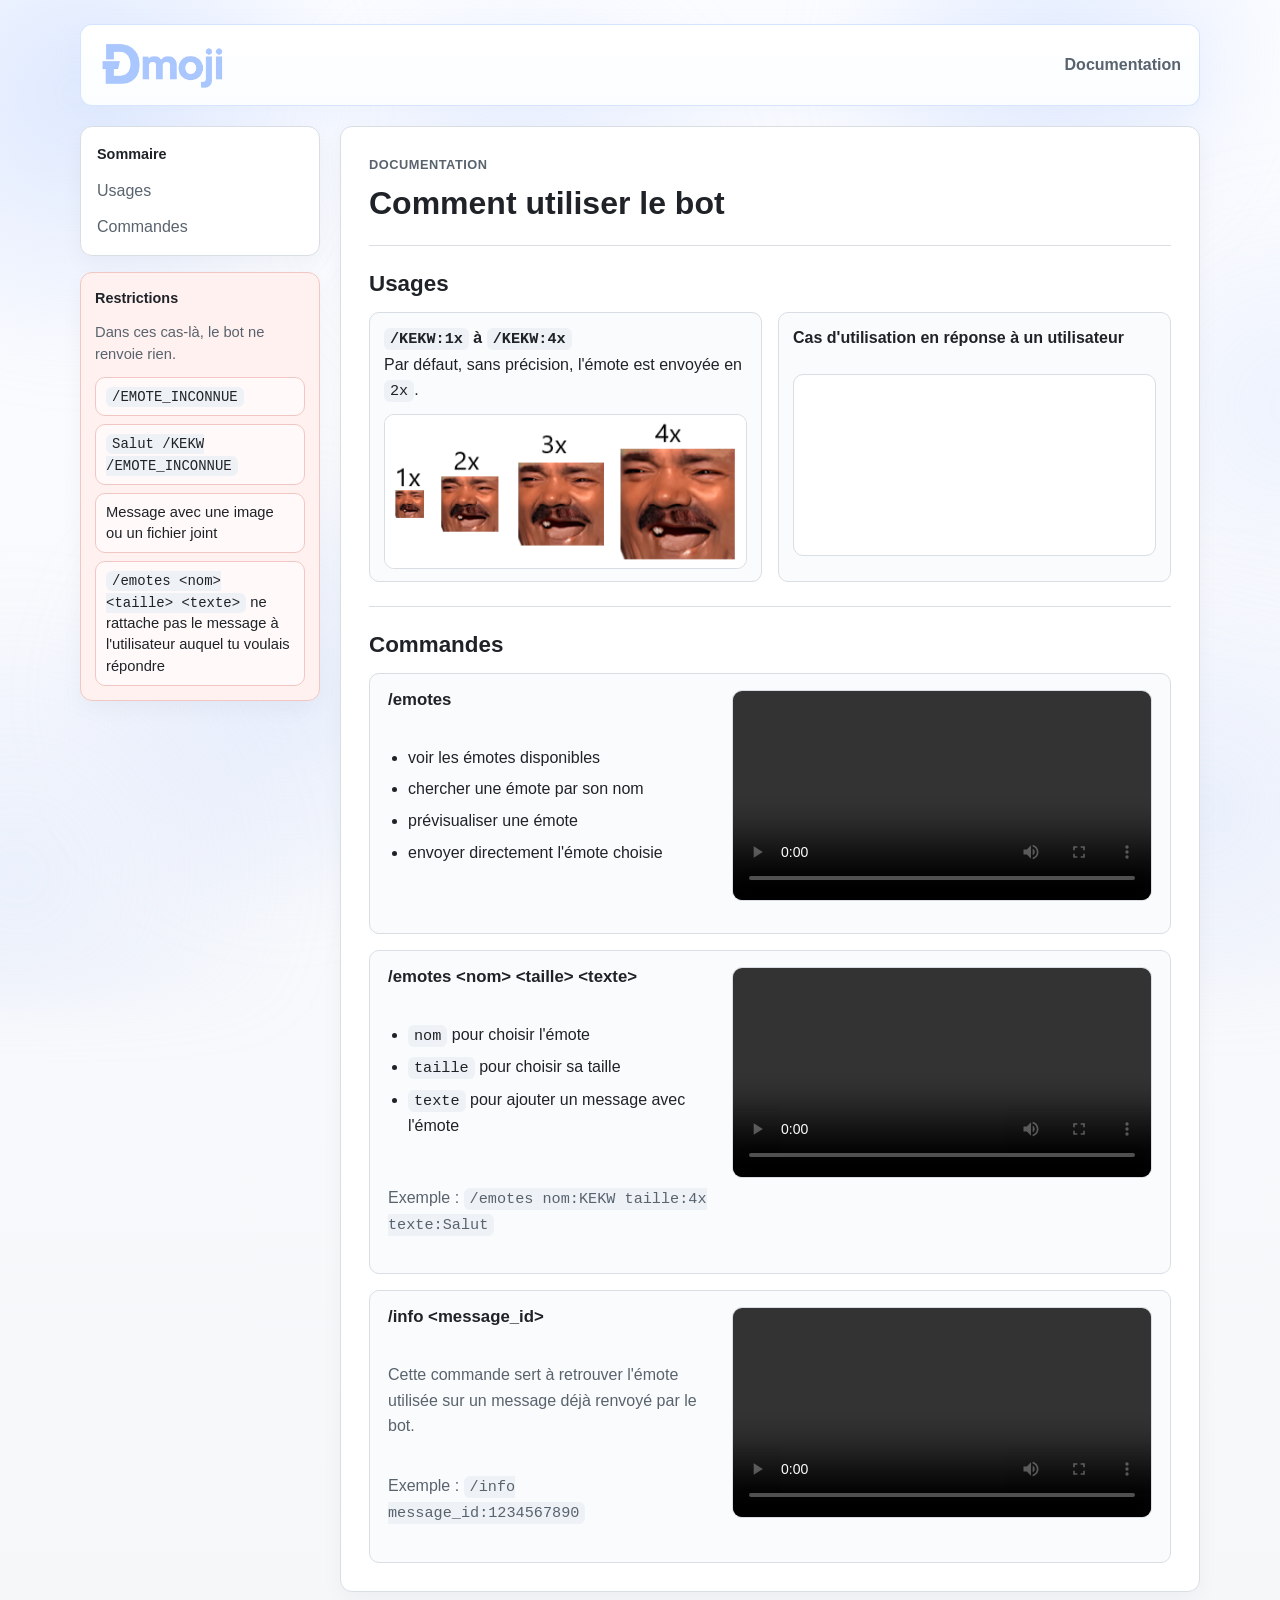
==== index.html @ ee697617 "Docs: move restrictions into sticky sidebar" ====
<!DOCTYPE html>
<html lang="fr">
  <head>
    <meta charset="UTF-8" />
    <meta name="viewport" content="width=device-width, initial-scale=1.0" />
    <meta
      name="description"
      content="Documentation simple pour comprendre comment utiliser &#208;moji."
    />
    <title>&#208;moji | Documentation</title>
    <link rel="icon" type="image/png" href="./assets/logo_small.png" />
    <link rel="stylesheet" href="./styles.css" />
  </head>
  <body>
    <div class="page-shell">
      <header class="site-header" id="top">
        <div class="site-header-row">
          <a class="brand" href="#top" aria-label="Retour en haut">
            <img class="brand-logo" src="./assets/logo.png" alt="Logo du bot" />
          </a>
          <nav class="topbar-links" aria-label="Navigation principale">
            <a href="#documentation">Documentation</a>
          </nav>
        </div>
      </header>

      <main class="layout">
        <aside class="toc" aria-label="Sommaire">
          <div class="toc-stack">
            <div class="toc-box">
              <p class="toc-title">Sommaire</p>
              <a href="#ecrire">Usages</a>
              <a href="#commandes">Commandes</a>
            </div>

            <div class="toc-box toc-box-danger" aria-labelledby="limits-title">
              <p class="toc-title" id="limits-title">Restrictions</p>
              <p class="toc-box-note">Dans ces cas-l&#224;, le bot ne renvoie rien.</p>
              <div class="toc-danger-list">
                <div class="toc-danger-item">
                  <code>/EMOTE_INCONNUE</code>
                </div>
                <div class="toc-danger-item">
                  <code>Salut /KEKW /EMOTE_INCONNUE</code>
                </div>
                <div class="toc-danger-item">
                  <span>Message avec une image ou un fichier joint</span>
                </div>
                <div class="toc-danger-item">
                  <span><code>/emotes &lt;nom&gt; &lt;taille&gt; &lt;texte&gt;</code> ne rattache pas le message &#224; l'utilisateur auquel tu voulais r&#233;pondre</span>
                </div>
              </div>
            </div>
          </div>
        </aside>

        <div class="content-column">
          <article class="doc-panel" id="documentation" aria-labelledby="documentation-title">
            <header class="doc-header">
              <p class="eyebrow">Documentation</p>
              <h1 id="documentation-title">Comment utiliser le bot</h1>
            </header>

            <section class="doc-section" id="ecrire" aria-labelledby="ecrire-title">
              <h2 id="ecrire-title">Usages</h2>
              <div class="example-list example-list-split">
                <div class="example-item">
                  <div class="example-body">
                    <strong><code>/KEKW:1x</code> &#224; <code>/KEKW:4x</code></strong>
                    <div>Par d&#233;faut, sans pr&#233;cision, l'&#233;mote est envoy&#233;e en <code>2x</code>.</div>
                  </div>
                  <img
                    class="example-media example-media-large"
                    src="./assets/exemple_1x_a_4x.png"
                    alt="Exemple des tailles KEKW de 1x a 4x"
                  />
                </div>
                <div class="example-item">
                  <div class="example-body">
                    <strong>Cas d'utilisation en r&#233;ponse &#224; un utilisateur</strong>
                  </div>
                  <video
                    class="example-media example-media-large"
                    autoplay
                    loop
                    muted
                    preload="metadata"
                    playsinline
                    title="Exemple Clap"
                  >
                    <source src="./assets/reply.mp4" type="video/mp4" />
                  </video>
                </div>
              </div>
            </section>

            <section class="doc-section" id="commandes" aria-labelledby="commandes-title">
              <h2 id="commandes-title">Commandes</h2>

              <div class="commands-grid">
                <article class="command-block">
                  <div class="command-head">
                    <h3>/emotes</h3>
                  </div>
                  <ul>
                    <li>voir les &#233;motes disponibles</li>
                    <li>chercher une &#233;mote par son nom</li>
                    <li>pr&#233;visualiser une &#233;mote</li>
                    <li>envoyer directement l'&#233;mote choisie</li>
                  </ul>
                  <video class="command-video" controls preload="metadata" playsinline>
                    <source src="./videos/emotes.mp4" type="video/mp4" />
                  </video>
                </article>

                <article class="command-block">
                  <div class="command-head">
                    <h3>/emotes &lt;nom&gt; &lt;taille&gt; &lt;texte&gt;</h3>
                  </div>
                  <ul>
                    <li><code>nom</code> pour choisir l'&#233;mote</li>
                    <li><code>taille</code> pour choisir sa taille</li>
                    <li><code>texte</code> pour ajouter un message avec l'&#233;mote</li>
                  </ul>
                  <p>
                    Exemple :
                    <code>/emotes nom:KEKW taille:4x texte:Salut</code>
                  </p>
                  <video class="command-video" controls preload="metadata" playsinline>
                    <source src="./videos/emotes_parameters.mp4" type="video/mp4" />
                  </video>
                </article>

                <article class="command-block">
                  <div class="command-head">
                    <h3>/info &lt;message_id&gt;</h3>
                  </div>
                  <p>
                    Cette commande sert &#224; retrouver l'&#233;mote utilis&#233;e
                    sur un message d&#233;j&#224; renvoy&#233; par le bot.
                  </p>
                  <p>Exemple : <code>/info message_id:1234567890</code></p>
                  <video class="command-video" controls preload="metadata" playsinline>
                    <source src="./videos/info.mp4" type="video/mp4" />
                  </video>
                </article>
              </div>
            </section>
          </article>
        </div>
      </main>
    </div>
  </body>
</html>
---- styles.css ----
:root {
  --bg: #f6f7f9;
  --surface: #ffffff;
  --surface-soft: #fafbfc;
  --surface-muted: #eef2f6;
  --accent-soft: #b7cffecf;
  --text: #1f2328;
  --muted: #59636e;
  --line: #d8dee4;
  --line-strong: #c7d0d9;
  --primary: #0969da;
  --primary-dark: #0550ae;
  --danger-bg: #fff1f0;
  --danger-line: #f2c6c2;
  --radius: 12px;
  --font: Arial, Helvetica, sans-serif;
  --max-width: 1120px;
  --shadow-soft: 0 10px 28px rgba(183, 207, 254, 0.12);
  --shadow-panel: 0 8px 22px rgba(15, 23, 42, 0.04);
}

* {
  box-sizing: border-box;
}

html {
  scroll-behavior: smooth;
}

body {
  position: relative;
  margin: 0;
  background: linear-gradient(180deg, #fbfcff 0%, var(--bg) 100%);
  color: var(--text);
  font-family: var(--font);
  line-height: 1.6;
  overflow-x: hidden;
}

body::before,
body::after {
  content: "";
  position: fixed;
  inset: -12% -8%;
  pointer-events: none;
  z-index: 0;
  filter: blur(28px);
}

body::before {
  background:
    radial-gradient(circle at 12% 18%, rgba(183, 207, 254, 0.42) 0%, transparent 18%),
    radial-gradient(circle at 78% 14%, rgba(183, 207, 254, 0.34) 0%, transparent 16%),
    radial-gradient(circle at 26% 72%, rgba(183, 207, 254, 0.28) 0%, transparent 18%),
    radial-gradient(circle at 88% 82%, rgba(183, 207, 254, 0.24) 0%, transparent 16%);
  animation: float-wave-one 22s ease-in-out infinite alternate;
}

body::after {
  background:
    radial-gradient(circle at 42% 26%, rgba(183, 207, 254, 0.24) 0%, transparent 20%),
    radial-gradient(circle at 62% 60%, rgba(183, 207, 254, 0.22) 0%, transparent 22%),
    radial-gradient(circle at 8% 88%, rgba(183, 207, 254, 0.22) 0%, transparent 18%),
    radial-gradient(circle at 94% 46%, rgba(183, 207, 254, 0.18) 0%, transparent 16%);
  animation: float-wave-two 30s ease-in-out infinite alternate;
}

a {
  color: var(--primary-dark);
}

p {
  margin: 0;
}

h1,
h2,
h3 {
  margin: 0;
  line-height: 1.25;
}

h1 {
  font-size: 2rem;
}

h2 {
  font-size: 1.4rem;
}

h3 {
  font-size: 1.05rem;
}

ul {
  margin: 12px 0;
  padding-left: 20px;
}

li + li {
  margin-top: 6px;
}

code {
  padding: 2px 6px;
  border-radius: 6px;
  background: var(--surface-muted);
  font-family: Consolas, "Courier New", monospace;
  font-size: 0.95em;
}

.page-shell {
  position: relative;
  z-index: 1;
  width: min(calc(100% - 32px), var(--max-width));
  margin: 0 auto;
  padding: 24px 0 40px;
}

.site-header {
  margin-bottom: 20px;
}

.site-header-row {
  display: flex;
  align-items: center;
  justify-content: space-between;
  gap: 16px;
  padding: 14px 18px;
  background: linear-gradient(180deg, #ffffff, #fbfdff);
  border: 1px solid rgba(183, 207, 254, 0.55);
  border-radius: var(--radius);
  box-shadow: var(--shadow-soft);
  animation: fade-up 360ms ease-out both;
}

.brand {
  display: inline-flex;
  align-items: center;
  color: var(--text);
  text-decoration: none;
}

.brand-logo {
  width: 130px;
  height: auto;
  object-fit: contain;
  flex: 0 0 auto;
}

.topbar-links {
  display: flex;
  flex-wrap: wrap;
  gap: 16px;
}

.topbar-links a {
  color: var(--muted);
  text-decoration: none;
  font-weight: 700;
  transition: color 160ms ease;
}

.topbar-links a:hover,
.topbar-links a:focus-visible {
  color: var(--primary-dark);
  text-decoration: underline;
}

.layout {
  display: grid;
  grid-template-columns: 240px minmax(0, 1fr);
  gap: 20px;
  align-items: start;
}

.toc {
  position: sticky;
  top: 24px;
}

.toc-stack {
  display: grid;
  gap: 16px;
}

.toc-box,
.doc-panel {
  background: var(--surface);
  border: 1px solid var(--line);
  border-radius: var(--radius);
  box-shadow: var(--shadow-panel);
  animation: fade-up 420ms ease-out both;
}

.toc-box {
  padding: 16px;
}

.toc-title {
  margin: 0 0 12px;
  font-size: 0.9rem;
  font-weight: 700;
  color: var(--text);
}

.toc-box a {
  display: block;
  margin-bottom: 10px;
  color: var(--muted);
  text-decoration: none;
}

.toc-box a:last-child {
  margin-bottom: 0;
}

.toc-box a:hover,
.toc-box a:focus-visible {
  color: var(--primary-dark);
  text-decoration: underline;
}

.toc-box-note {
  margin: 0 0 12px;
  color: var(--muted);
  font-size: 0.92rem;
  line-height: 1.45;
}

.toc-box-danger {
  background: var(--danger-bg);
  border-color: var(--danger-line);
  padding: 14px;
}

.toc-danger-list {
  display: grid;
  gap: 8px;
}

.toc-danger-item {
  padding: 8px 10px;
  background: rgba(255, 255, 255, 0.65);
  border: 1px solid var(--danger-line);
  border-radius: 10px;
  color: var(--text);
  font-size: 0.92rem;
  line-height: 1.45;
}

.content-column {
  display: grid;
  gap: 20px;
}

.doc-panel {
  padding: 28px;
}

.doc-panel:nth-of-type(2) {
  animation-delay: 80ms;
}

.doc-header {
  padding-bottom: 22px;
  border-bottom: 1px solid var(--line);
}

.doc-header-small {
  padding-bottom: 18px;
}

.eyebrow {
  margin: 0 0 8px;
  color: var(--muted);
  font-size: 0.8rem;
  font-weight: 700;
  letter-spacing: 0.04em;
  text-transform: uppercase;
}

.doc-section {
  padding-top: 24px;
}

.doc-section + .doc-section {
  margin-top: 24px;
  border-top: 1px solid var(--line);
}

.doc-section > * + * {
  margin-top: 14px;
}

.doc-section > p,
.command-block p {
  color: var(--muted);
}

.example-list {
  display: grid;
  gap: 16px;
  margin-top: 14px;
}

.example-list-split {
  grid-template-columns: repeat(2, minmax(0, 1fr));
  align-items: stretch;
}

.example-list-split .example-item {
  height: 100%;
}

.commands-grid {
  display: grid;
  gap: 16px;
  margin-top: 14px;
}

.example-item,
.command-block {
  padding: 16px 18px;
  background: var(--surface-soft);
  border: 1px solid var(--line);
  border-radius: 10px;
}

.example-item {
  display: grid;
  gap: 10px;
  align-items: start;
  padding: 12px 14px;
}

.example-item-danger {
  background: var(--danger-bg);
  border-color: var(--danger-line);
}

.example-body {
  color: var(--text);
}

.example-media {
  display: block;
  width: min(100%, 150px);
  border-radius: 10px;
  border: 1px solid var(--line);
  background: var(--surface);
  justify-self: start;
}

.example-media-large {
  width: min(100%, 390px);
}

.command-head {
  display: block;
}

.command-block > * + * {
  margin-top: 14px;
}

.command-video {
  display: block;
  width: 100%;
  max-width: 420px;
  border-radius: 10px;
  border: 1px solid var(--line);
  background: var(--surface);
}

.commands-grid .command-block {
  width: 100%;
}

@media (min-width: 901px) {
  .command-block {
    display: grid;
    grid-template-columns: minmax(0, 1fr) minmax(300px, 420px);
    gap: 20px;
    align-items: start;
  }

  .command-head,
  .command-block ul,
  .command-block p {
    grid-column: 1;
  }

  .command-video {
    grid-column: 2;
    grid-row: 1 / span 4;
    align-self: start;
    justify-self: end;
    margin-top: 0;
  }

}

@keyframes fade-up {
  from {
    opacity: 0;
    transform: translateY(8px);
  }

  to {
    opacity: 1;
    transform: translateY(0);
  }
}

@keyframes float-wave-one {
  from {
    transform: translate3d(0, 0, 0) scale(1);
  }

  to {
    transform: translate3d(3vw, -2vh, 0) scale(1.08);
  }
}

@keyframes float-wave-two {
  from {
    transform: translate3d(0, 0, 0) scale(1);
  }

  to {
    transform: translate3d(-4vw, 3vh, 0) scale(1.06);
  }
}

@media (max-width: 900px) {
  .layout {
    grid-template-columns: 1fr;
  }

  .toc {
    position: static;
  }

  .example-list-split {
    grid-template-columns: 1fr;
  }

}

@media (max-width: 640px) {
  .page-shell {
    width: min(calc(100% - 20px), var(--max-width));
  }

  .site-header-row {
    flex-direction: column;
    align-items: flex-start;
  }

  .brand-logo {
    width: 110px;
  }

  .doc-panel {
    padding: 20px;
  }

  .command-video {
    max-width: 100%;
  }
}
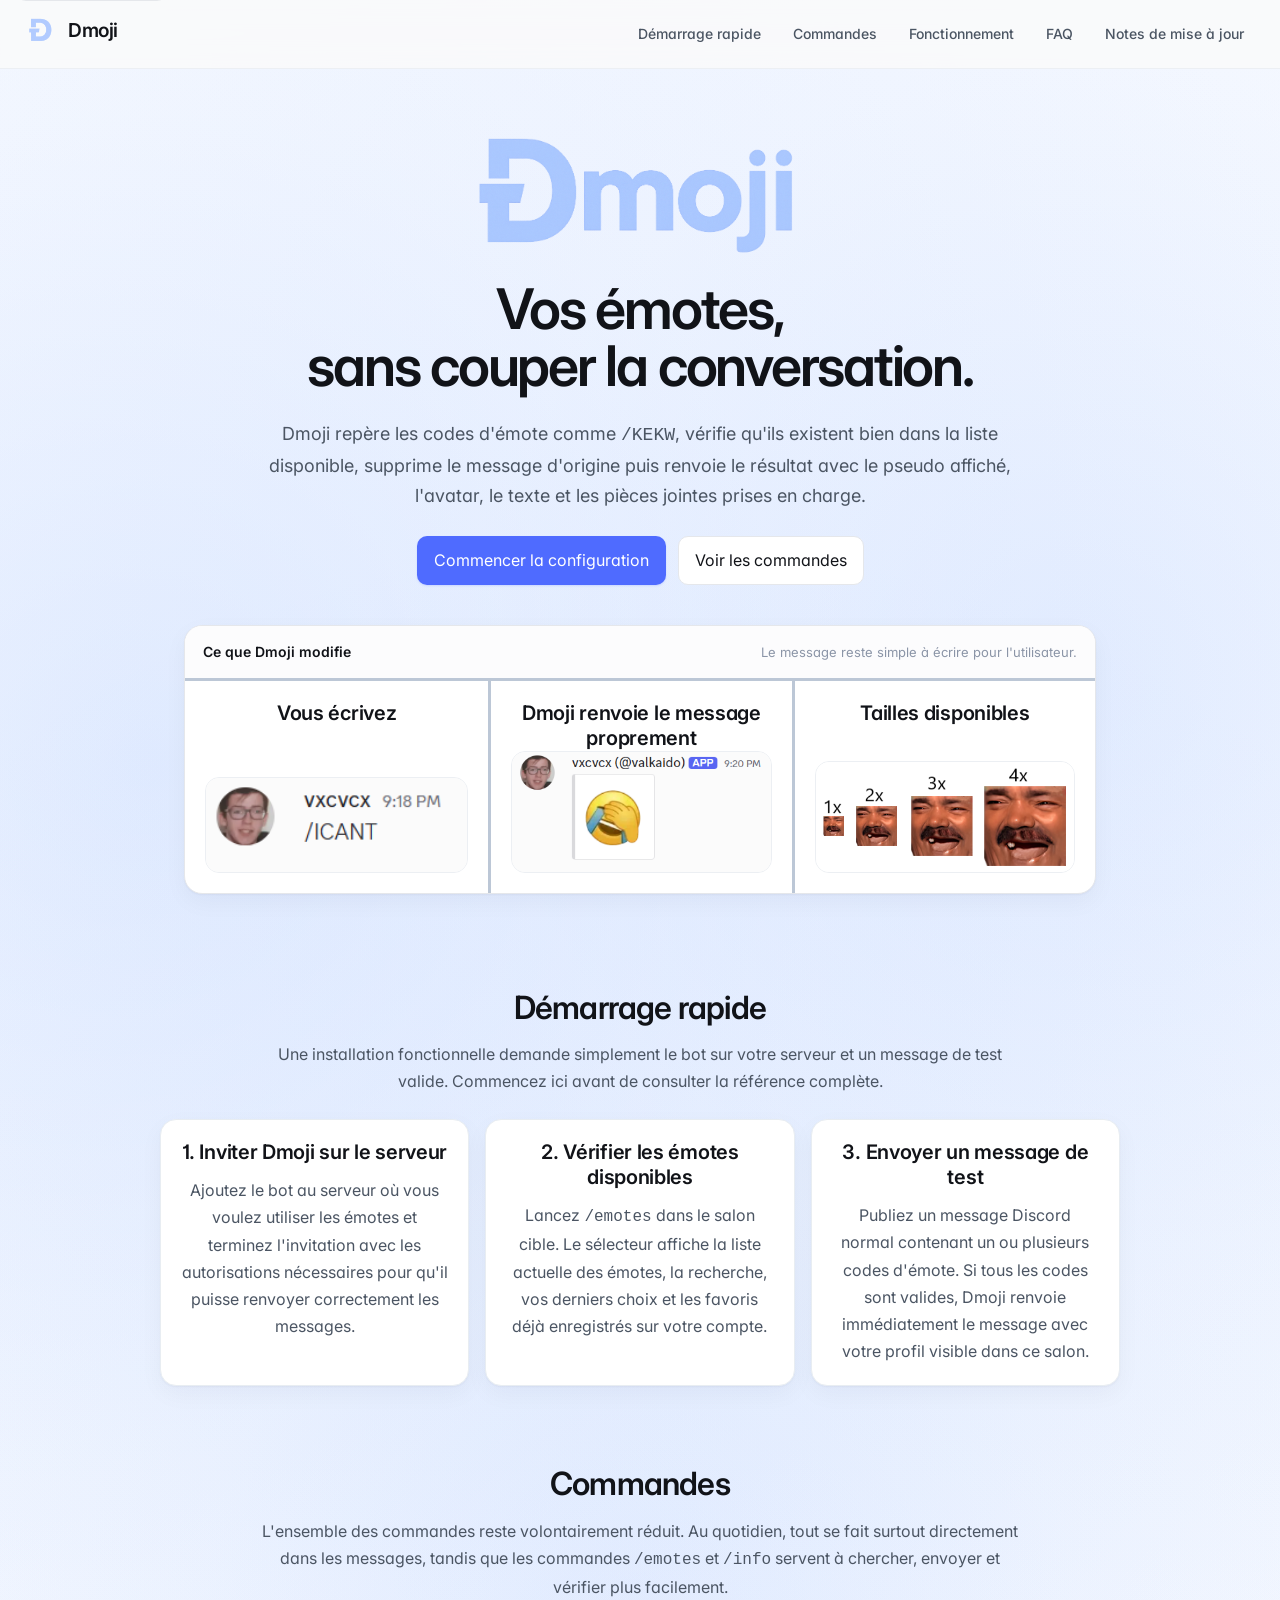
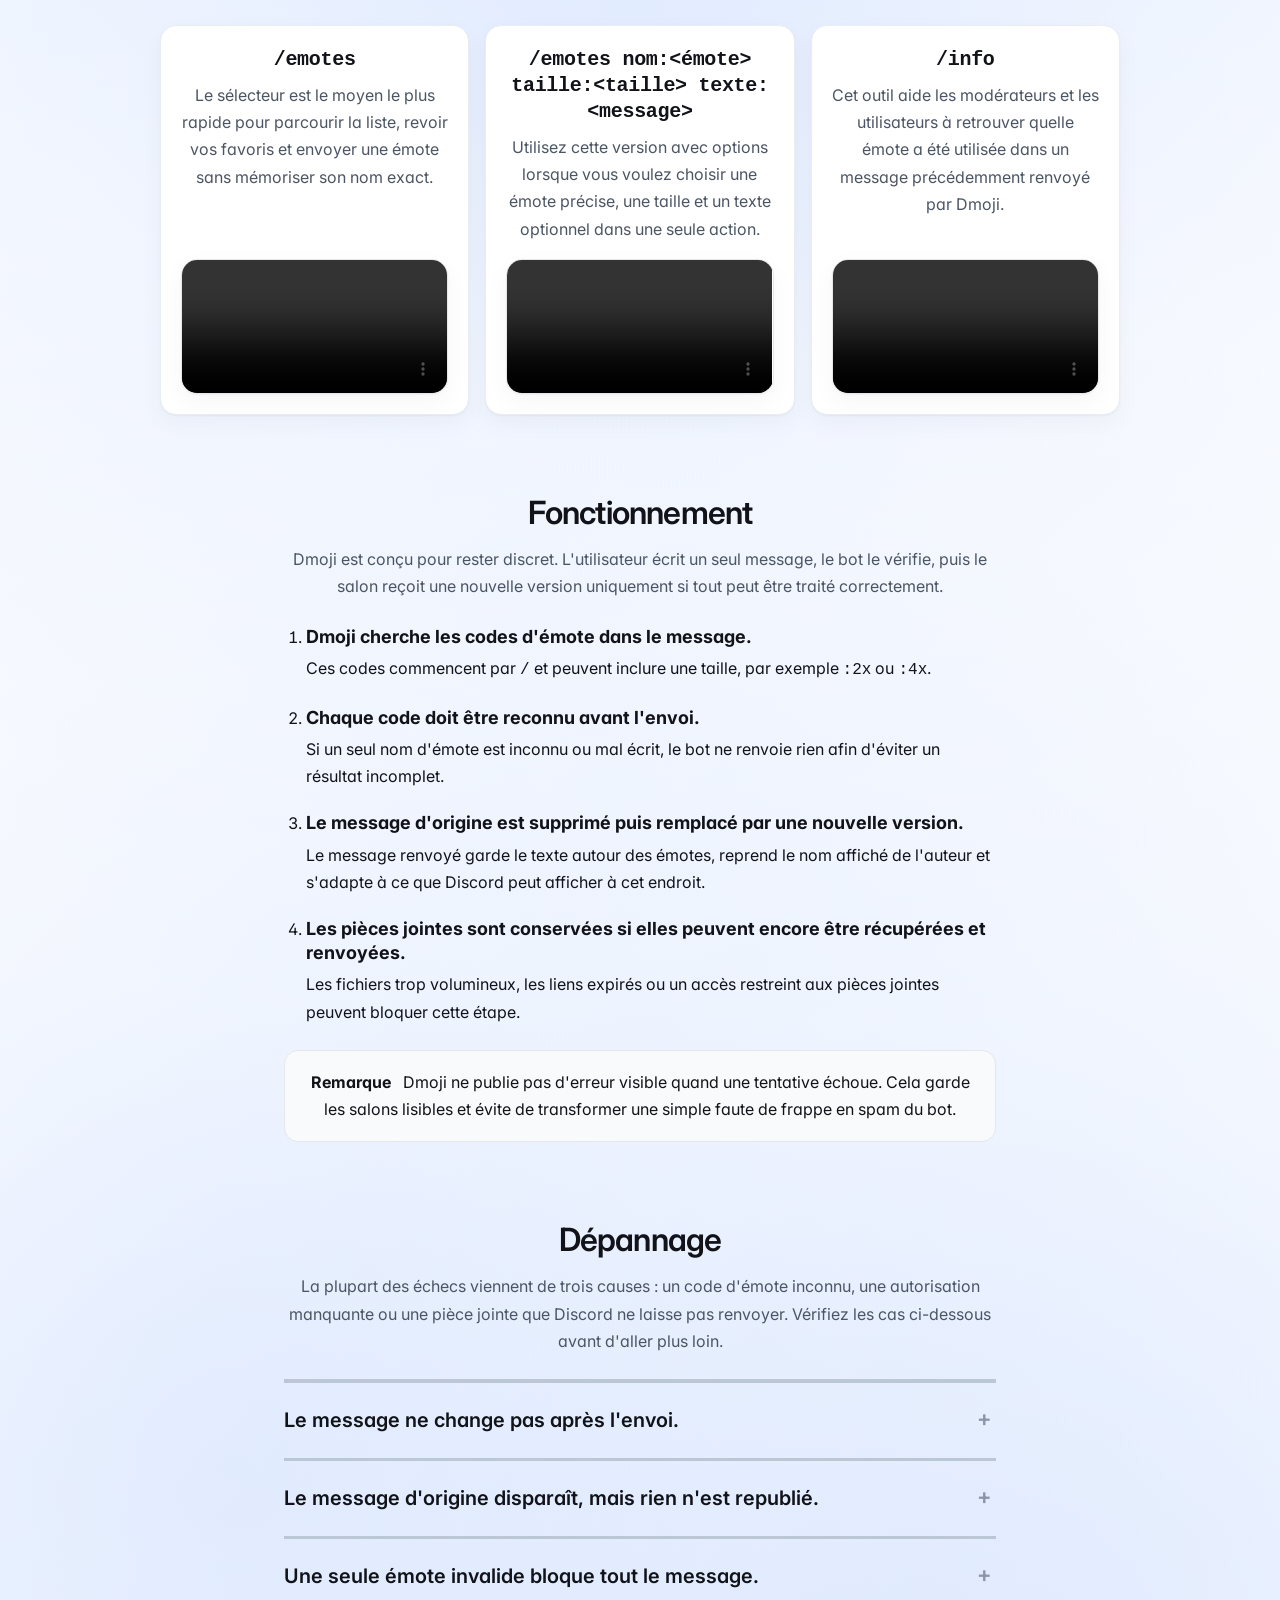
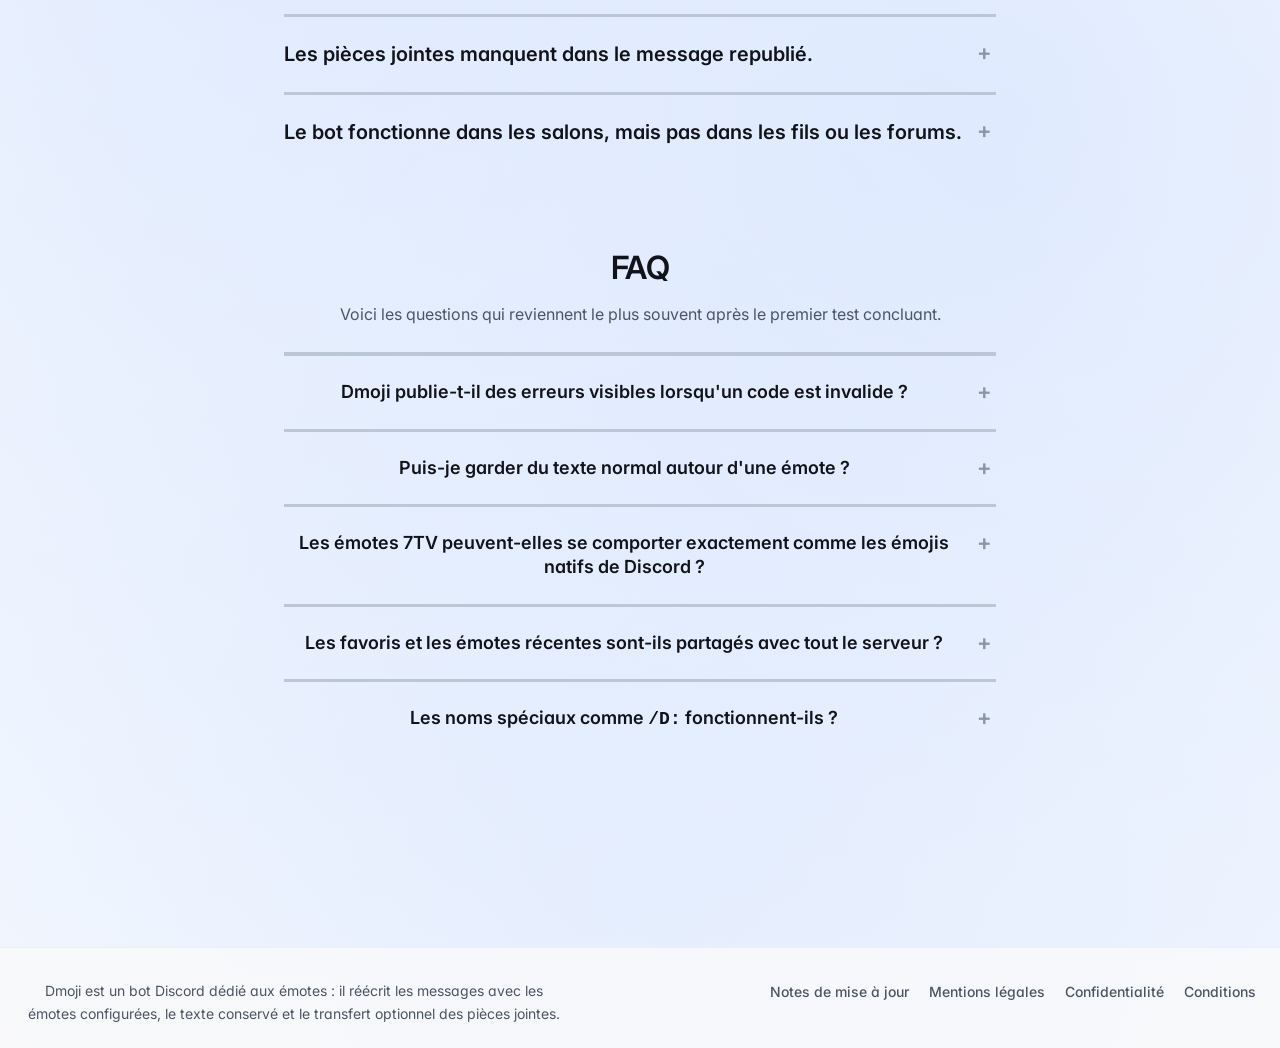
==== commit c709fe70: "Refonte complète du style" ====
--- a/index.html
+++ b/index.html
@@ -3,152 +3,286 @@
   <head>
     <meta charset="UTF-8" />
     <meta name="viewport" content="width=device-width, initial-scale=1.0" />
+    <title>Documentation Dmoji</title>
     <meta
       name="description"
-      content="Documentation simple pour comprendre comment utiliser &#208;moji."
+      content="Documentation de Dmoji, un bot Discord qui republie les messages avec des émotes configurées, le texte conservé et des pièces jointes en option."
     />
-    <title>&#208;moji | Documentation</title>
-    <link rel="icon" type="image/png" href="./assets/logo_small.png" />
-    <link rel="stylesheet" href="./styles.css" />
+    <link rel="stylesheet" href="assets/styles.css" />
   </head>
   <body>
-    <div class="page-shell">
-      <header class="site-header" id="top">
-        <div class="site-header-row">
-          <a class="brand" href="#top" aria-label="Retour en haut">
-            <img class="brand-logo" src="./assets/logo.png" alt="Logo du bot" />
-          </a>
-          <nav class="topbar-links" aria-label="Navigation principale">
-            <a href="#documentation">Documentation</a>
+    <a class="skip-link" href="#content">Aller au contenu</a>
+    <header class="site-header">
+      <div class="header-inner">
+        <a class="brand" href="./">
+          <span class="brand-title"><img class="brand-icon" src="assets/logo_small.png" alt="" />Dmoji</span>
+        </a>
+        <div class="header-menu">
+          <button class="header-menu-toggle" type="button" aria-expanded="false" aria-controls="header-nav">Menu</button>
+          <nav id="header-nav" class="header-nav" aria-label="Navigation principale">
+            <a href="#quick-start">Démarrage rapide</a>
+            <a href="#commands">Commandes</a>
+            <a href="#how-it-works">Fonctionnement</a>
+            <a href="#faq">FAQ</a>
+            <a href="patch-notes/">Notes de mise à jour</a>
           </nav>
         </div>
-      </header>
-
-      <main class="layout">
-        <aside class="toc" aria-label="Sommaire">
-          <div class="toc-stack">
-            <div class="toc-box">
-              <p class="toc-title">Sommaire</p>
-              <a href="#ecrire">Usages</a>
-              <a href="#commandes">Commandes</a>
+      </div>
+    </header>
+
+    <main id="content" class="page">
+      <section class="hero">
+        <div class="container hero-inner">
+          <img class="hero-mark" src="assets/logo.png" alt="Logo de Dmoji" />
+          <h1>
+            <span class="hero-line">Vos émotes,</span>
+            <span class="hero-line">sans couper la conversation.</span>
+          </h1>
+          <p class="hero-copy">
+            Dmoji repère les codes d&apos;émote comme <code>/KEKW</code>, vérifie qu&apos;ils existent bien dans la liste
+            disponible, supprime le message d&apos;origine puis renvoie le résultat avec le pseudo affiché, l&apos;avatar,
+            le texte et les pièces jointes prises en charge.
+          </p>
+          <div class="hero-actions">
+            <a class="button button-primary" href="#quick-start">Commencer la configuration</a>
+            <a class="button button-secondary" href="#commands">Voir les commandes</a>
+          </div>
+          <figure class="hero-preview" aria-labelledby="preview-title">
+            <div class="preview-header">
+              <strong id="preview-title">Ce que Dmoji modifie</strong>
+              <span>Le message reste simple à écrire pour l&apos;utilisateur.</span>
             </div>
-
-            <div class="toc-box toc-box-danger" aria-labelledby="limits-title">
-              <p class="toc-title" id="limits-title">Restrictions</p>
-              <p class="toc-box-note">Dans ces cas-l&#224;, le bot ne renvoie rien.</p>
-              <div class="toc-danger-list">
-                <div class="toc-danger-item">
-                  <code>/EMOTE_INCONNUE</code>
-                </div>
-                <div class="toc-danger-item">
-                  <code>Salut /KEKW /EMOTE_INCONNUE</code>
-                </div>
-                <div class="toc-danger-item">
-                  <span>Message avec une image ou un fichier joint</span>
-                </div>
-                <div class="toc-danger-item">
-                  <span><code>/emotes &lt;nom&gt; &lt;taille&gt; &lt;texte&gt;</code> ne rattache pas le message &#224; l'utilisateur auquel tu voulais r&#233;pondre</span>
-                </div>
+            <div class="preview-grid">
+              <div class="preview-panel">
+                <h3>Vous écrivez</h3>
+                <img class="preview-image" src="assets/you_type.png" alt="Exemple d&apos;un message saisi avec la syntaxe d&apos;émote de Dmoji." />
+              </div>
+              <div class="preview-panel">
+                <h3>Dmoji renvoie le message proprement</h3>
+                <img class="preview-image" src="assets/response.png" alt="Exemple du message renvoyé par Dmoji dans Discord." />
+              </div>
+              <div class="preview-panel">
+                <h3>Tailles disponibles</h3>
+                <img class="preview-image" src="assets/exemple_1x_a_4x.png" alt="Exemple montrant les tailles d&apos;émote de Dmoji de 1x à 4x." />
               </div>
             </div>
-          </div>
-        </aside>
-
-        <div class="content-column">
-          <article class="doc-panel" id="documentation" aria-labelledby="documentation-title">
-            <header class="doc-header">
-              <p class="eyebrow">Documentation</p>
-              <h1 id="documentation-title">Comment utiliser le bot</h1>
-            </header>
-
-            <section class="doc-section" id="ecrire" aria-labelledby="ecrire-title">
-              <h2 id="ecrire-title">Usages</h2>
-              <div class="example-list example-list-split">
-                <div class="example-item">
-                  <div class="example-body">
-                    <strong><code>/KEKW:1x</code> &#224; <code>/KEKW:4x</code></strong>
-                    <div>Par d&#233;faut, sans pr&#233;cision, l'&#233;mote est envoy&#233;e en <code>2x</code>.</div>
-                  </div>
-                  <img
-                    class="example-media example-media-large"
-                    src="./assets/exemple_1x_a_4x.png"
-                    alt="Exemple des tailles KEKW de 1x a 4x"
-                  />
-                </div>
-                <div class="example-item">
-                  <div class="example-body">
-                    <strong>Cas d'utilisation en r&#233;ponse &#224; un utilisateur</strong>
-                  </div>
-                  <video
-                    class="example-media example-media-large"
-                    autoplay
-                    loop
-                    muted
-                    preload="metadata"
-                    playsinline
-                    title="Exemple Clap"
-                  >
-                    <source src="./assets/reply.mp4" type="video/mp4" />
-                  </video>
-                </div>
-              </div>
-            </section>
-
-            <section class="doc-section" id="commandes" aria-labelledby="commandes-title">
-              <h2 id="commandes-title">Commandes</h2>
-
-              <div class="commands-grid">
-                <article class="command-block">
-                  <div class="command-head">
-                    <h3>/emotes</h3>
-                  </div>
-                  <ul>
-                    <li>voir les &#233;motes disponibles</li>
-                    <li>chercher une &#233;mote par son nom</li>
-                    <li>pr&#233;visualiser une &#233;mote</li>
-                    <li>envoyer directement l'&#233;mote choisie</li>
-                  </ul>
-                  <video class="command-video" controls preload="metadata" playsinline>
-                    <source src="./videos/emotes.mp4" type="video/mp4" />
-                  </video>
-                </article>
-
-                <article class="command-block">
-                  <div class="command-head">
-                    <h3>/emotes &lt;nom&gt; &lt;taille&gt; &lt;texte&gt;</h3>
-                  </div>
-                  <ul>
-                    <li><code>nom</code> pour choisir l'&#233;mote</li>
-                    <li><code>taille</code> pour choisir sa taille</li>
-                    <li><code>texte</code> pour ajouter un message avec l'&#233;mote</li>
-                  </ul>
-                  <p>
-                    Exemple :
-                    <code>/emotes nom:KEKW taille:4x texte:Salut</code>
-                  </p>
-                  <video class="command-video" controls preload="metadata" playsinline>
-                    <source src="./videos/emotes_parameters.mp4" type="video/mp4" />
-                  </video>
-                </article>
-
-                <article class="command-block">
-                  <div class="command-head">
-                    <h3>/info &lt;message_id&gt;</h3>
-                  </div>
-                  <p>
-                    Cette commande sert &#224; retrouver l'&#233;mote utilis&#233;e
-                    sur un message d&#233;j&#224; renvoy&#233; par le bot.
-                  </p>
-                  <p>Exemple : <code>/info message_id:1234567890</code></p>
-                  <video class="command-video" controls preload="metadata" playsinline>
-                    <source src="./videos/info.mp4" type="video/mp4" />
-                  </video>
-                </article>
-              </div>
-            </section>
-          </article>
-        </div>
-      </main>
-    </div>
+          </figure>
+        </div>
+      </section>
+
+      <section id="quick-start" class="section">
+        <div class="container">
+          <div class="section-header">
+            <h2>Démarrage rapide</h2>
+            <p class="section-intro">
+              Une installation fonctionnelle demande simplement le bot sur votre serveur et un message de test valide.
+              Commencez ici avant de consulter la référence complète.
+            </p>
+          </div>
+          <div class="card-grid" aria-label="Étapes du démarrage rapide">
+            <article class="card">
+              <h3>1. Inviter Dmoji sur le serveur</h3>
+              <p>
+                Ajoutez le bot au serveur où vous voulez utiliser les émotes et terminez l&apos;invitation avec les
+                autorisations nécessaires pour qu&apos;il puisse renvoyer correctement les messages.
+              </p>
+            </article>
+            <article class="card">
+              <h3>2. Vérifier les émotes disponibles</h3>
+              <p>
+                Lancez <code>/emotes</code> dans le salon cible. Le sélecteur affiche la liste actuelle des émotes, la
+                recherche, vos derniers choix et les favoris déjà enregistrés sur votre compte.
+              </p>
+            </article>
+            <article class="card">
+              <h3>3. Envoyer un message de test</h3>
+              <p>
+                Publiez un message Discord normal contenant un ou plusieurs codes d&apos;émote. Si tous les codes sont
+                valides, Dmoji renvoie immédiatement le message avec votre profil visible dans ce salon.
+              </p>
+            </article>
+          </div>
+        </div>
+      </section>
+
+      <section id="commands" class="section">
+        <div class="container">
+          <div class="section-header reading">
+            <h2>Commandes</h2>
+            <p class="section-intro">
+              L&apos;ensemble des commandes reste volontairement réduit. Au quotidien, tout se fait surtout directement
+              dans les messages, tandis que les commandes <code>/emotes</code> et <code>/info</code> servent à chercher,
+              envoyer et vérifier plus facilement.
+            </p>
+          </div>
+          <div class="media-grid media-grid-three wide media-block">
+            <article class="media-card">
+              <h3><code>/emotes</code></h3>
+              <p>
+                Le sélecteur est le moyen le plus rapide pour parcourir la liste, revoir vos favoris et envoyer
+                une émote sans mémoriser son nom exact.
+              </p>
+              <div class="media-frame">
+                <video controls preload="metadata" playsinline src="assets/emotes.mp4"></video>
+              </div>
+            </article>
+            <article class="media-card">
+              <h3><code>/emotes nom:&lt;émote&gt; taille:&lt;taille&gt; texte:&lt;message&gt;</code></h3>
+              <p>
+                Utilisez cette version avec options lorsque vous voulez choisir une émote précise, une taille et un texte
+                optionnel dans une seule action.
+              </p>
+              <div class="media-frame">
+                <video controls preload="metadata" playsinline src="assets/emotes_parameters.mp4"></video>
+              </div>
+            </article>
+            <article class="media-card">
+              <h3><code>/info</code></h3>
+              <p>
+                Cet outil aide les modérateurs et les utilisateurs à retrouver quelle émote a été utilisée dans un
+                message précédemment renvoyé par Dmoji.
+              </p>
+              <div class="media-frame">
+                <video controls preload="metadata" playsinline src="assets/info.mp4"></video>
+              </div>
+            </article>
+          </div>
+        </div>
+      </section>
+
+      <section id="how-it-works" class="section">
+        <div class="container reading">
+          <div class="section-header">
+            <h2>Fonctionnement</h2>
+            <p class="section-intro">
+              Dmoji est conçu pour rester discret. L&apos;utilisateur écrit un seul message, le bot le vérifie, puis le
+              salon reçoit une nouvelle version uniquement si tout peut être traité correctement.
+            </p>
+          </div>
+          <ol class="flow-list">
+            <li>
+              <strong>Dmoji cherche les codes d&apos;émote dans le message.</strong>
+              Ces codes commencent par <code>/</code> et peuvent inclure une taille, par exemple <code>:2x</code> ou
+              <code>:4x</code>.
+            </li>
+            <li>
+              <strong>Chaque code doit être reconnu avant l&apos;envoi.</strong>
+              Si un seul nom d&apos;émote est inconnu ou mal écrit, le bot ne renvoie rien afin d&apos;éviter un résultat
+              incomplet.
+            </li>
+            <li>
+              <strong>Le message d&apos;origine est supprimé puis remplacé par une nouvelle version.</strong>
+              Le message renvoyé garde le texte autour des émotes, reprend le nom affiché de l&apos;auteur et s&apos;adapte
+              à ce que Discord peut afficher à cet endroit.
+            </li>
+            <li>
+              <strong>Les pièces jointes sont conservées si elles peuvent encore être récupérées et renvoyées.</strong>
+              Les fichiers trop volumineux, les liens expirés ou un accès restreint aux pièces jointes peuvent bloquer
+              cette étape.
+            </li>
+          </ol>
+          <div class="callout callout-note">
+            <p>
+              <strong>Remarque</strong>
+              Dmoji ne publie pas d&apos;erreur visible quand une tentative échoue. Cela garde les salons lisibles et
+              évite de transformer une simple faute de frappe en spam du bot.
+            </p>
+          </div>
+        </div>
+      </section>
+
+      <section id="troubleshooting" class="section">
+        <div class="container reading">
+          <div class="section-header">
+            <h2>Dépannage</h2>
+            <p class="section-intro">
+              La plupart des échecs viennent de trois causes : un code d&apos;émote inconnu, une autorisation manquante
+              ou une pièce jointe que Discord ne laisse pas renvoyer. Vérifiez les cas ci-dessous avant d&apos;aller plus
+              loin.
+            </p>
+          </div>
+          <div class="troubleshooting-list">
+            <details class="troubleshooting-item">
+              <summary>Le message ne change pas après l&apos;envoi.</summary>
+              <p><strong>Problème</strong> Dmoji ne touche jamais au message.</p>
+              <p><strong>Cause probable</strong> Le message ne contient pas de code d&apos;émote valide ou le bot ne peut pas lire le salon.</p>
+              <p><strong>Correction</strong> Vérifiez que le code commence bien par <code>/</code>, correspond exactement à une émote existante et que le bot peut voir le salon.</p>
+            </details>
+            <details class="troubleshooting-item">
+              <summary>Le message d&apos;origine disparaît, mais rien n&apos;est republié.</summary>
+              <p><strong>Problème</strong> L&apos;étape de réécriture échoue après la suppression.</p>
+              <p><strong>Cause probable</strong> Il manque au bot les permissions Envoyer des messages, gérer l&apos;envoi au bon nom ou l&apos;accès nécessaire aux pièces jointes.</p>
+              <p><strong>Correction</strong> Revérifiez les permissions du salon, puis refaites un test avec un simple message texte plus émote, sans fichier joint.</p>
+            </details>
+            <details class="troubleshooting-item">
+              <summary>Une seule émote invalide bloque tout le message.</summary>
+              <p><strong>Problème</strong> Rien n&apos;est republié alors qu&apos;une ou plusieurs émotes semblent correctes.</p>
+              <p><strong>Cause probable</strong> Dmoji exige que chaque code du message soit reconnu avant de renvoyer la nouvelle version.</p>
+              <p><strong>Correction</strong> Supprimez le code inconnu, testez chaque nom d&apos;émote séparément puis renvoyez le message une fois que tout est valide.</p>
+            </details>
+            <details class="troubleshooting-item">
+              <summary>Les pièces jointes manquent dans le message republié.</summary>
+              <p><strong>Problème</strong> Le texte et les émotes sont republiés, mais pas les fichiers.</p>
+              <p><strong>Cause probable</strong> La pièce jointe source est trop volumineuse, expirée ou inaccessible au moment du renvoi.</p>
+              <p><strong>Correction</strong> Recommencez avec un fichier plus léger, laissez les permissions d&apos;accès aux fichiers ouvertes et vérifiez que le bot peut téléverser des pièces jointes.</p>
+            </details>
+            <details class="troubleshooting-item">
+              <summary>Le bot fonctionne dans les salons, mais pas dans les fils ou les forums.</summary>
+              <p><strong>Problème</strong> Le bot échoue uniquement dans les fils ou les forums.</p>
+              <p><strong>Cause probable</strong> Le salon principal n&apos;accorde pas au rôle du bot les permissions nécessaires dans les fils ou pour renvoyer correctement les messages.</p>
+              <p><strong>Correction</strong> Vérifiez le salon parent, pas seulement le fil, et assurez-vous que l&apos;option Envoyer des messages dans les fils est activée.</p>
+            </details>
+          </div>
+        </div>
+      </section>
+
+      <section id="faq" class="section">
+        <div class="container reading">
+          <div class="section-header">
+            <h2>FAQ</h2>
+            <p class="section-intro">
+              Voici les questions qui reviennent le plus souvent après le premier test concluant.
+            </p>
+          </div>
+          <div class="faq-list">
+            <details class="faq-item">
+              <summary>Dmoji publie-t-il des erreurs visibles lorsqu&apos;un code est invalide ?</summary>
+              <p>Non. Les réécritures échouées restent silencieuses afin qu&apos;une émote mal saisie n&apos;ajoute pas de bruit inutile dans le salon.</p>
+            </details>
+            <details class="faq-item">
+              <summary>Puis-je garder du texte normal autour d&apos;une émote ?</summary>
+              <p>Oui. Dmoji conserve le texte avant, entre et après les codes valides tant que le message complet est reconnu correctement.</p>
+            </details>
+            <details class="faq-item">
+              <summary>Les émotes 7TV peuvent-elles se comporter exactement comme les émojis natifs de Discord ?</summary>
+              <p>Non. Dmoji réécrit le message pour simuler le résultat, mais les émotes externes ne sont pas insérées comme de vrais émojis natifs dans le message d&apos;origine.</p>
+            </details>
+            <details class="faq-item">
+              <summary>Les favoris et les émotes récentes sont-ils partagés avec tout le serveur ?</summary>
+              <p>Non. Le sélecteur est pensé pour accélérer l&apos;usage de chaque personne, donc les favoris et les éléments récents restent personnels.</p>
+            </details>
+            <details class="faq-item">
+              <summary>Les noms spéciaux comme <code>/D:</code> fonctionnent-ils ?</summary>
+              <p>Oui, à condition que la liste d&apos;émotes configurée contienne exactement ce nom et que le code écrit corresponde parfaitement.</p>
+            </details>
+          </div>
+        </div>
+      </section>
+    </main>
+
+    <footer class="site-footer">
+      <div class="footer-inner">
+        <div class="footer-copy">
+          <p>Dmoji est un bot Discord dédié aux émotes : il réécrit les messages avec les émotes configurées, le texte conservé et le transfert optionnel des pièces jointes.</p>
+        </div>
+        <nav class="footer-links" aria-label="Pied de page">
+          <a href="patch-notes/">Notes de mise à jour</a>
+          <a href="legal/">Mentions légales</a>
+          <a href="privacy/">Confidentialité</a>
+          <a href="terms/">Conditions</a>
+        </nav>
+      </div>
+    </footer>
+    <script src="assets/site.js"></script>
   </body>
 </html>
--- a/assets/styles.css
+++ b/assets/styles.css
@@ -0,0 +1,1037 @@
+@import url("https://fonts.googleapis.com/css2?family=Inter:wght@100..900&family=JetBrains+Mono:wght@400&display=swap");
+
+:root {
+  --page-bg: #fafafa;
+  --surface: #ffffff;
+  --surface-secondary: #f6f7f8;
+  --section-tint: #f3f5f7;
+  --text-primary: #111318;
+  --text-secondary: #4b5563;
+  --text-muted: #6b7280;
+  --text-subtle: #8b95a7;
+  --accent: #4f6bff;
+  --accent-hover: #3f5cf5;
+  --accent-soft: #eef2ff;
+  --accent-border: #cfd8ff;
+  --border: #e5e7eb;
+  --border-secondary: #eceff3;
+  --divider-soft: #f0f2f5;
+  --divider-strong: #dde3ea;
+  --divider-heavy: #bcc7d6;
+  --success: #16a34a;
+  --warning: #d97706;
+  --error: #dc2626;
+  --info: #2563eb;
+  --code-bg: #f6f8fb;
+  --inline-code-bg: #f3f4f6;
+  --shadow-soft: 0 1px 2px rgba(16, 24, 40, 0.04), 0 8px 24px rgba(16, 24, 40, 0.04);
+  --radius-sm: 8px;
+  --radius-md: 10px;
+  --radius-lg: 12px;
+  --radius-card: 16px;
+  --radius-panel: 20px;
+  --max-page: 1280px;
+  --max-reading: 760px;
+  --max-wide: 960px;
+}
+
+* {
+  box-sizing: border-box;
+}
+
+html {
+  scroll-behavior: smooth;
+}
+
+body {
+  margin: 0;
+  background:
+    radial-gradient(circle at 12% 18%, rgba(169, 198, 254, 0.31) 0%, rgba(169, 198, 254, 0.13) 18%, rgba(169, 198, 254, 0) 42%),
+    radial-gradient(circle at 84% 16%, rgba(169, 198, 254, 0.28) 0%, rgba(169, 198, 254, 0.11) 16%, rgba(169, 198, 254, 0) 40%),
+    radial-gradient(circle at 50% 38%, rgba(169, 198, 254, 0.22) 0%, rgba(169, 198, 254, 0.09) 16%, rgba(169, 198, 254, 0) 40%),
+    radial-gradient(circle at 18% 72%, rgba(169, 198, 254, 0.22) 0%, rgba(169, 198, 254, 0.09) 16%, rgba(169, 198, 254, 0) 38%),
+    radial-gradient(circle at 78% 78%, rgba(169, 198, 254, 0.25) 0%, rgba(169, 198, 254, 0.11) 18%, rgba(169, 198, 254, 0) 40%),
+    radial-gradient(circle at 52% 96%, rgba(169, 198, 254, 0.18) 0%, rgba(169, 198, 254, 0.08) 16%, rgba(169, 198, 254, 0) 36%),
+    linear-gradient(180deg, rgba(255, 255, 255, 0.94) 0%, #f9fbfe 100%);
+  color: var(--text-primary);
+  font-family: "Inter", "SF Pro Display", -apple-system, BlinkMacSystemFont, "Segoe UI", Roboto, Helvetica, Arial, sans-serif;
+  font-size: 16px;
+  line-height: 1.7;
+  font-feature-settings: "cv01", "cv02", "cv03", "cv04", "cv11";
+  text-rendering: optimizeLegibility;
+}
+
+img {
+  max-width: 100%;
+  display: block;
+}
+
+a {
+  color: var(--accent);
+  text-decoration-thickness: 0.08em;
+  text-underline-offset: 0.16em;
+}
+
+a:hover {
+  color: var(--accent-hover);
+}
+
+button,
+a.button {
+  font: inherit;
+}
+
+:focus-visible {
+  outline: 3px solid rgba(79, 107, 255, 0.24);
+  outline-offset: 3px;
+}
+
+.skip-link {
+  position: absolute;
+  left: 16px;
+  top: -48px;
+  z-index: 20;
+  padding: 10px 14px;
+  border-radius: var(--radius-md);
+  background: var(--surface);
+  color: var(--text-primary);
+  border: 1px solid var(--border);
+}
+
+.skip-link:focus {
+  top: 16px;
+}
+
+.site-header {
+  position: sticky;
+  top: 0;
+  z-index: 10;
+  backdrop-filter: blur(12px);
+  background: rgba(250, 250, 250, 0.82);
+  border-bottom: 1px solid var(--border-secondary);
+}
+
+.header-inner,
+.footer-inner {
+  max-width: var(--max-page);
+  margin: 0 auto;
+  padding: 0 24px;
+}
+
+.header-inner {
+  min-height: 68px;
+  display: flex;
+  align-items: center;
+  justify-content: space-between;
+  gap: 20px;
+}
+
+.header-menu {
+  display: flex;
+  align-items: center;
+  margin-left: auto;
+}
+
+.header-menu-toggle {
+  display: none;
+  font: inherit;
+  border: 1px solid var(--border-secondary);
+  border-radius: var(--radius-md);
+  background: rgba(255, 255, 255, 0.78);
+  color: var(--text-primary);
+  min-height: 44px;
+  padding: 10px 14px;
+  font-size: 14px;
+  font-weight: 600;
+  cursor: pointer;
+}
+
+.brand {
+  color: var(--text-primary);
+  font-size: 16px;
+  font-weight: 600;
+  letter-spacing: -0.01em;
+  text-decoration: none;
+  white-space: nowrap;
+}
+
+.brand-title {
+  color: var(--text-primary);
+  font-weight: 600;
+  display: inline-flex;
+  align-items: center;
+  gap: 10px;
+  font-size: 1.2em;
+  letter-spacing: -0.02em;
+}
+
+.brand-icon {
+  width: 34px;
+  height: 34px;
+  object-fit: contain;
+}
+
+.header-nav {
+  display: flex;
+  align-items: center;
+  gap: 8px;
+  flex-wrap: wrap;
+  justify-content: flex-end;
+}
+
+.header-nav a {
+  color: var(--text-secondary);
+  font-size: 14px;
+  font-weight: 500;
+  text-decoration: none;
+  padding: 10px 12px;
+  border-radius: var(--radius-md);
+}
+
+.header-nav a:hover,
+.header-nav a[aria-current="page"] {
+  background: var(--section-tint);
+  color: var(--text-primary);
+}
+
+.page {
+  padding: 24px 0 96px;
+  text-align: center;
+}
+
+.section {
+  padding: 80px 0 0;
+}
+
+.section:first-child,
+.page-header {
+  padding-top: 48px;
+}
+
+.container {
+  max-width: var(--max-page);
+  margin: 0 auto;
+  padding: 0 24px;
+  display: flex;
+  flex-direction: column;
+  align-items: center;
+}
+
+.reading {
+  max-width: var(--max-reading);
+  margin-left: auto;
+  margin-right: auto;
+}
+
+.wide {
+  max-width: var(--max-wide);
+  margin-left: auto;
+  margin-right: auto;
+}
+
+.hero {
+  padding-top: 32px;
+}
+
+.hero-inner {
+  max-width: var(--max-wide);
+  margin-left: auto;
+  margin-right: auto;
+}
+
+.hero-mark {
+  display: block;
+  width: clamp(220px, 30vw, 340px);
+  height: auto;
+  max-width: 100%;
+  margin-bottom: 20px;
+  margin-left: auto;
+  margin-right: auto;
+}
+
+.hero h1,
+.page-title {
+  margin: 0;
+  font-size: clamp(48px, 4.8vw, 56px);
+  line-height: 1.02;
+  letter-spacing: -0.04em;
+  font-weight: 600;
+}
+
+.hero h1 {
+  width: 100%;
+  max-width: none;
+  margin-left: auto;
+  margin-right: auto;
+  text-wrap: balance;
+  text-align: center;
+}
+
+.hero-line {
+  display: block;
+  width: auto;
+  max-width: 100%;
+  white-space: normal;
+  text-align: center;
+}
+
+.page-title {
+  font-size: 40px;
+  line-height: 1.05;
+  letter-spacing: -0.03em;
+}
+
+.hero-copy,
+.page-intro {
+  margin: 24px 0 0;
+  font-size: 18px;
+  line-height: 1.7;
+  color: var(--text-secondary);
+}
+
+.hero-copy {
+  max-width: var(--max-reading);
+  margin-left: auto;
+  margin-right: auto;
+}
+
+.hero-actions {
+  display: flex;
+  flex-wrap: wrap;
+  gap: 12px;
+  margin-top: 24px;
+  justify-content: center;
+  max-width: var(--max-reading);
+  margin-left: auto;
+  margin-right: auto;
+}
+
+.button {
+  display: inline-flex;
+  align-items: center;
+  justify-content: center;
+  min-height: 44px;
+  padding: 10px 16px;
+  border-radius: var(--radius-md);
+  border: 1px solid transparent;
+  text-decoration: none;
+  font-weight: 500;
+  transition: background-color 140ms ease, border-color 140ms ease, color 140ms ease, box-shadow 140ms ease;
+}
+
+.button-primary {
+  background: var(--accent);
+  border-color: transparent;
+  color: #ffffff;
+  box-shadow: 0 1px 2px rgba(79, 107, 255, 0.18);
+}
+
+.button-primary:hover {
+  background: var(--accent-hover);
+  color: #ffffff;
+}
+
+.button-secondary {
+  background: var(--surface);
+  color: var(--text-primary);
+  border-color: var(--border);
+}
+
+.button-secondary:hover {
+  background: var(--section-tint);
+  color: var(--text-primary);
+}
+
+.hero-preview {
+  margin-top: 40px;
+  max-width: var(--max-wide);
+  border: 1px solid var(--border);
+  border-radius: 18px;
+  background: var(--surface);
+  box-shadow: var(--shadow-soft);
+  overflow: hidden;
+  margin-left: auto;
+  margin-right: auto;
+}
+
+.preview-header {
+  display: flex;
+  align-items: center;
+  justify-content: space-between;
+  gap: 12px;
+  padding: 14px 18px;
+  border-bottom: 3px solid var(--divider-heavy);
+  background: #fcfcfd;
+}
+
+.preview-header strong {
+  font-size: 14px;
+  font-weight: 600;
+}
+
+.preview-header span {
+  font-size: 13px;
+  color: var(--text-subtle);
+}
+
+.preview-grid {
+  display: grid;
+  grid-template-columns: repeat(3, minmax(0, 1fr));
+  align-items: stretch;
+}
+
+.preview-panel {
+  padding: 20px;
+  text-align: center;
+  display: flex;
+  flex-direction: column;
+}
+
+.preview-panel + .preview-panel {
+  border-left: 3px solid var(--divider-heavy);
+}
+
+.preview-panel h2,
+.section h2,
+.prose-page h2 {
+  margin: 0;
+  font-size: 32px;
+  line-height: 1.1;
+  letter-spacing: -0.025em;
+  font-weight: 600;
+}
+
+.preview-panel h3,
+.section h3,
+.prose-page h3 {
+  margin: 0;
+  font-size: 20px;
+  line-height: 1.25;
+  letter-spacing: -0.015em;
+  font-weight: 600;
+}
+
+.preview-panel p,
+.section-intro,
+.prose-page p,
+.site-footer p {
+  color: var(--text-secondary);
+}
+
+.preview-sample {
+  margin-top: 16px;
+  padding: 16px;
+  border: 1px solid var(--border-secondary);
+  border-radius: 14px;
+  background: var(--section-tint);
+}
+
+.preview-sample p {
+  margin: 0;
+  color: var(--text-primary);
+}
+
+.preview-sample p + p {
+  margin-top: 12px;
+}
+
+.preview-image {
+  width: 100%;
+  margin-top: auto;
+  border: 1px solid var(--border-secondary);
+  border-radius: 14px;
+  background: var(--surface);
+  object-fit: cover;
+}
+
+.section-header {
+  max-width: var(--max-reading);
+  margin-left: auto;
+  margin-right: auto;
+  width: 100%;
+}
+
+.section-header h2,
+.prose-page h2 {
+  margin-bottom: 16px;
+}
+
+.section-intro,
+.prose-page p {
+  margin: 0;
+}
+
+.section-header + * {
+  margin-top: 24px;
+}
+
+.card-grid {
+  display: grid;
+  grid-template-columns: repeat(3, minmax(0, 1fr));
+  gap: 16px;
+  max-width: var(--max-wide);
+  width: 100%;
+  margin-left: auto;
+  margin-right: auto;
+}
+
+.card {
+  background: var(--surface);
+  border: 1px solid #e8edf2;
+  border-radius: var(--radius-card);
+  padding: 20px;
+  box-shadow: var(--shadow-soft);
+  text-align: center;
+}
+
+.card h3 {
+  margin: 0 0 12px;
+}
+
+.card p,
+.card li {
+  margin: 0;
+  color: var(--text-secondary);
+}
+
+.card ol,
+.card ul {
+  margin: 12px 0 0;
+  padding-left: 20px;
+}
+
+.media-block {
+  margin-top: 24px;
+  width: 100%;
+  max-width: var(--max-wide);
+  margin-left: auto;
+  margin-right: auto;
+}
+
+.media-grid {
+  display: grid;
+  grid-template-columns: repeat(2, minmax(0, 1fr));
+  gap: 16px;
+  width: 100%;
+  margin-left: auto;
+  margin-right: auto;
+}
+
+.media-grid-three {
+  grid-template-columns: repeat(3, minmax(0, 1fr));
+}
+
+.media-card {
+  background: var(--surface);
+  border: 1px solid #e8edf2;
+  border-radius: var(--radius-card);
+  padding: 20px;
+  box-shadow: var(--shadow-soft);
+  text-align: center;
+  display: flex;
+  flex-direction: column;
+  min-height: 100%;
+}
+
+.media-card h3 {
+  margin: 0 0 10px;
+}
+
+.media-card p {
+  margin: 0 0 16px;
+  color: var(--text-secondary);
+}
+
+.media-frame {
+  overflow: hidden;
+  border: 1px solid var(--border);
+  border-radius: 16px;
+  background: var(--surface);
+  box-shadow: var(--shadow-soft);
+  width: 100%;
+  margin-left: auto;
+  margin-right: auto;
+  margin-top: auto;
+}
+
+.media-frame img,
+.media-frame video {
+  width: 100%;
+  display: block;
+}
+
+.media-frame video {
+  background: #ffffff;
+}
+
+.media-caption {
+  margin-top: 12px;
+  font-size: 14px;
+  line-height: 1.6;
+  color: var(--text-muted);
+  text-align: center;
+  margin-left: auto;
+  margin-right: auto;
+}
+
+.flow-list {
+  list-style: decimal;
+  padding-left: 22px;
+  margin: 24px 0 0;
+  text-align: left;
+}
+
+.flow-list li + li {
+  margin-top: 20px;
+}
+
+.flow-list strong {
+  display: block;
+  font-size: 18px;
+  line-height: 1.35;
+  margin-bottom: 6px;
+}
+
+.callout {
+  margin-top: 24px;
+  padding: 18px 20px;
+  border-radius: 14px;
+}
+
+.callout p {
+  margin: 0;
+}
+
+.callout strong {
+  display: inline-block;
+  margin-right: 8px;
+  color: var(--text-primary);
+}
+
+.callout-note {
+  background: #f8fafc;
+  border: 1px solid var(--border);
+}
+
+.callout-tip {
+  background: #f6fdf8;
+  border: 1px solid #d9f2df;
+}
+
+.callout-warning {
+  background: #fff9f2;
+  border: 1px solid #f4dfb8;
+}
+
+.callout-error {
+  background: #fff5f5;
+  border: 1px solid #f1c7c7;
+}
+
+.table-wrap {
+  max-width: var(--max-wide);
+  width: 100%;
+  overflow-x: auto;
+  border: 1px solid var(--border);
+  border-radius: 14px;
+  background: var(--surface);
+  margin-left: auto;
+  margin-right: auto;
+  text-align: left;
+}
+
+table {
+  width: 100%;
+  border-collapse: collapse;
+  min-width: 700px;
+}
+
+thead {
+  background: #f8fafc;
+}
+
+th,
+td {
+  padding: 16px 18px;
+  text-align: left;
+  vertical-align: top;
+}
+
+th {
+  font-size: 14px;
+  font-weight: 600;
+  color: var(--text-primary);
+}
+
+td {
+  color: var(--text-secondary);
+  border-top: 3px solid var(--divider-heavy);
+}
+
+.troubleshooting-list,
+.entry-list,
+.faq-list {
+  margin-top: 24px;
+  width: 100%;
+}
+
+.troubleshooting-list,
+.entry-list {
+  text-align: left;
+}
+
+.troubleshooting-item,
+.entry,
+.faq-item {
+  padding: 24px 0;
+  border-top: 3px solid var(--divider-heavy);
+}
+
+.troubleshooting-item:first-child,
+.entry:first-child,
+.faq-item:first-child {
+  border-top: 4px solid var(--divider-heavy);
+}
+
+.entry h2,
+.troubleshooting-item summary,
+.faq-item summary {
+  margin: 0;
+}
+
+.troubleshooting-item p,
+.entry p,
+.prose-page li,
+.faq-item p {
+  margin: 10px 0 0;
+}
+
+.troubleshooting-item p strong,
+.entry-meta,
+.troubleshooting-item summary,
+.faq-item summary {
+  color: var(--text-primary);
+}
+
+.troubleshooting-item {
+  padding-right: 4px;
+}
+
+.troubleshooting-item summary {
+  list-style: none;
+  cursor: pointer;
+  font-size: 20px;
+  line-height: 1.35;
+  font-weight: 600;
+  padding-right: 28px;
+  position: relative;
+}
+
+.troubleshooting-item summary::-webkit-details-marker {
+  display: none;
+}
+
+.troubleshooting-item summary::after {
+  content: "+";
+  position: absolute;
+  right: 0;
+  top: 0;
+  color: var(--text-subtle);
+  font-size: 22px;
+  line-height: 1;
+}
+
+.troubleshooting-item[open] summary::after {
+  content: "-";
+}
+
+.entry-meta {
+  margin-top: 10px;
+  font-size: 13px;
+  line-height: 1.5;
+  font-weight: 500;
+  color: var(--text-subtle);
+}
+
+.faq-item {
+  padding-right: 4px;
+}
+
+.faq-item summary {
+  list-style: none;
+  cursor: pointer;
+  font-size: 18px;
+  line-height: 1.35;
+  font-weight: 600;
+  padding-right: 28px;
+  position: relative;
+}
+
+.faq-item summary::-webkit-details-marker {
+  display: none;
+}
+
+.faq-item summary::after {
+  content: "+";
+  position: absolute;
+  right: 0;
+  top: 0;
+  color: var(--text-subtle);
+  font-size: 22px;
+  line-height: 1;
+}
+
+.faq-item[open] summary::after {
+  content: "-";
+}
+
+.faq-item p {
+  max-width: var(--max-reading);
+}
+
+.prose-page {
+  max-width: var(--max-reading);
+  margin-left: auto;
+  margin-right: auto;
+}
+
+.prose-page h2 {
+  margin-top: 48px;
+}
+
+.prose-page h3 {
+  margin-top: 28px;
+}
+
+.prose-page ul {
+  margin: 16px 0 0;
+  padding-left: 20px;
+}
+
+.prose-page li + li {
+  margin-top: 8px;
+}
+
+.site-footer {
+  margin-top: 96px;
+  border-top: 1px solid var(--border-secondary);
+  background: rgba(250, 250, 250, 0.82);
+  text-align: center;
+}
+
+.footer-inner {
+  padding-top: 32px;
+  padding-bottom: 32px;
+  display: flex;
+  align-items: flex-start;
+  justify-content: space-between;
+  gap: 24px;
+  flex-wrap: wrap;
+}
+
+.footer-copy {
+  max-width: 540px;
+}
+
+.footer-copy p {
+  margin: 0;
+  font-size: 14px;
+  line-height: 1.6;
+}
+
+.footer-links {
+  display: flex;
+  gap: 20px;
+  flex-wrap: wrap;
+}
+
+.footer-links a {
+  color: var(--text-secondary);
+  font-size: 14px;
+  font-weight: 500;
+  text-decoration: none;
+}
+
+.footer-links a:hover,
+.footer-links a[aria-current="page"] {
+  color: var(--text-primary);
+}
+
+@media (max-width: 1023px) {
+  .page {
+    padding-bottom: 80px;
+  }
+
+  .section {
+    padding-top: 64px;
+  }
+
+  .hero h1 {
+    font-size: 52px;
+  }
+
+  .page-title {
+    font-size: 36px;
+  }
+
+  .card-grid,
+  .preview-grid,
+  .media-grid {
+    grid-template-columns: 1fr;
+  }
+
+  .preview-panel + .preview-panel {
+    border-left: 0;
+    border-top: 3px solid var(--divider-heavy);
+  }
+}
+
+@media (max-width: 767px) {
+  .header-inner,
+  .footer-inner,
+  .container {
+    padding-left: 16px;
+    padding-right: 16px;
+  }
+
+  .header-inner {
+    min-height: 68px;
+    flex-direction: row;
+    align-items: center;
+    justify-content: space-between;
+    gap: 12px;
+    padding-top: 10px;
+    padding-bottom: 10px;
+  }
+
+  .brand {
+    text-align: left;
+    white-space: nowrap;
+  }
+
+  .brand-title {
+    justify-content: flex-start;
+  }
+
+  .header-menu {
+    position: relative;
+    flex-shrink: 0;
+  }
+
+  .header-menu-toggle {
+    display: inline-flex;
+    align-items: center;
+    justify-content: center;
+  }
+
+  .header-menu-toggle::after {
+    content: "▾";
+    margin-left: 8px;
+    font-size: 12px;
+    line-height: 1;
+  }
+
+  .header-menu.is-open .header-menu-toggle::after {
+    content: "▴";
+  }
+
+  .header-menu .header-nav {
+    display: none;
+  }
+
+  .header-menu.is-open .header-nav {
+    display: flex;
+    position: absolute;
+    right: 0;
+    top: calc(100% + 8px);
+    min-width: min(280px, calc(100vw - 32px));
+    flex-direction: column;
+    align-items: stretch;
+    gap: 4px;
+    padding: 8px;
+    border: 1px solid var(--border-secondary);
+    border-radius: 16px;
+    background: rgba(255, 255, 255, 0.96);
+    box-shadow: var(--shadow-soft);
+    backdrop-filter: blur(12px);
+  }
+
+  .header-menu .header-nav a {
+    width: 100%;
+    white-space: normal;
+    padding: 10px 12px;
+    background: transparent;
+    border: 0;
+  }
+
+  .page {
+    padding-top: 24px;
+    padding-bottom: 64px;
+  }
+
+  .section,
+  .page-header {
+    padding-top: 48px;
+  }
+
+  .hero {
+    padding-top: 20px;
+  }
+
+  .hero h1 {
+    font-size: 36px;
+    max-width: none;
+  }
+
+  .hero-line {
+    white-space: normal;
+    width: auto;
+  }
+
+  .hero-mark {
+    width: min(240px, 62vw);
+    margin-bottom: 16px;
+  }
+
+  .page-title,
+  .preview-panel h2,
+  .section h2,
+  .prose-page h2 {
+    font-size: 24px;
+    line-height: 1.1;
+    letter-spacing: -0.025em;
+  }
+
+  .preview-panel h3,
+  .section h3,
+  .prose-page h3,
+  .faq-item summary {
+    font-size: 20px;
+  }
+
+  .hero-copy,
+  .page-intro {
+    font-size: 17px;
+  }
+
+  .hero-actions {
+    flex-direction: column;
+    align-items: stretch;
+  }
+
+  .button {
+    width: 100%;
+  }
+
+  .footer-inner {
+    align-items: center;
+    justify-content: center;
+    text-align: center;
+  }
+
+  .footer-copy,
+  .footer-links {
+    width: 100%;
+    justify-content: center;
+  }
+}
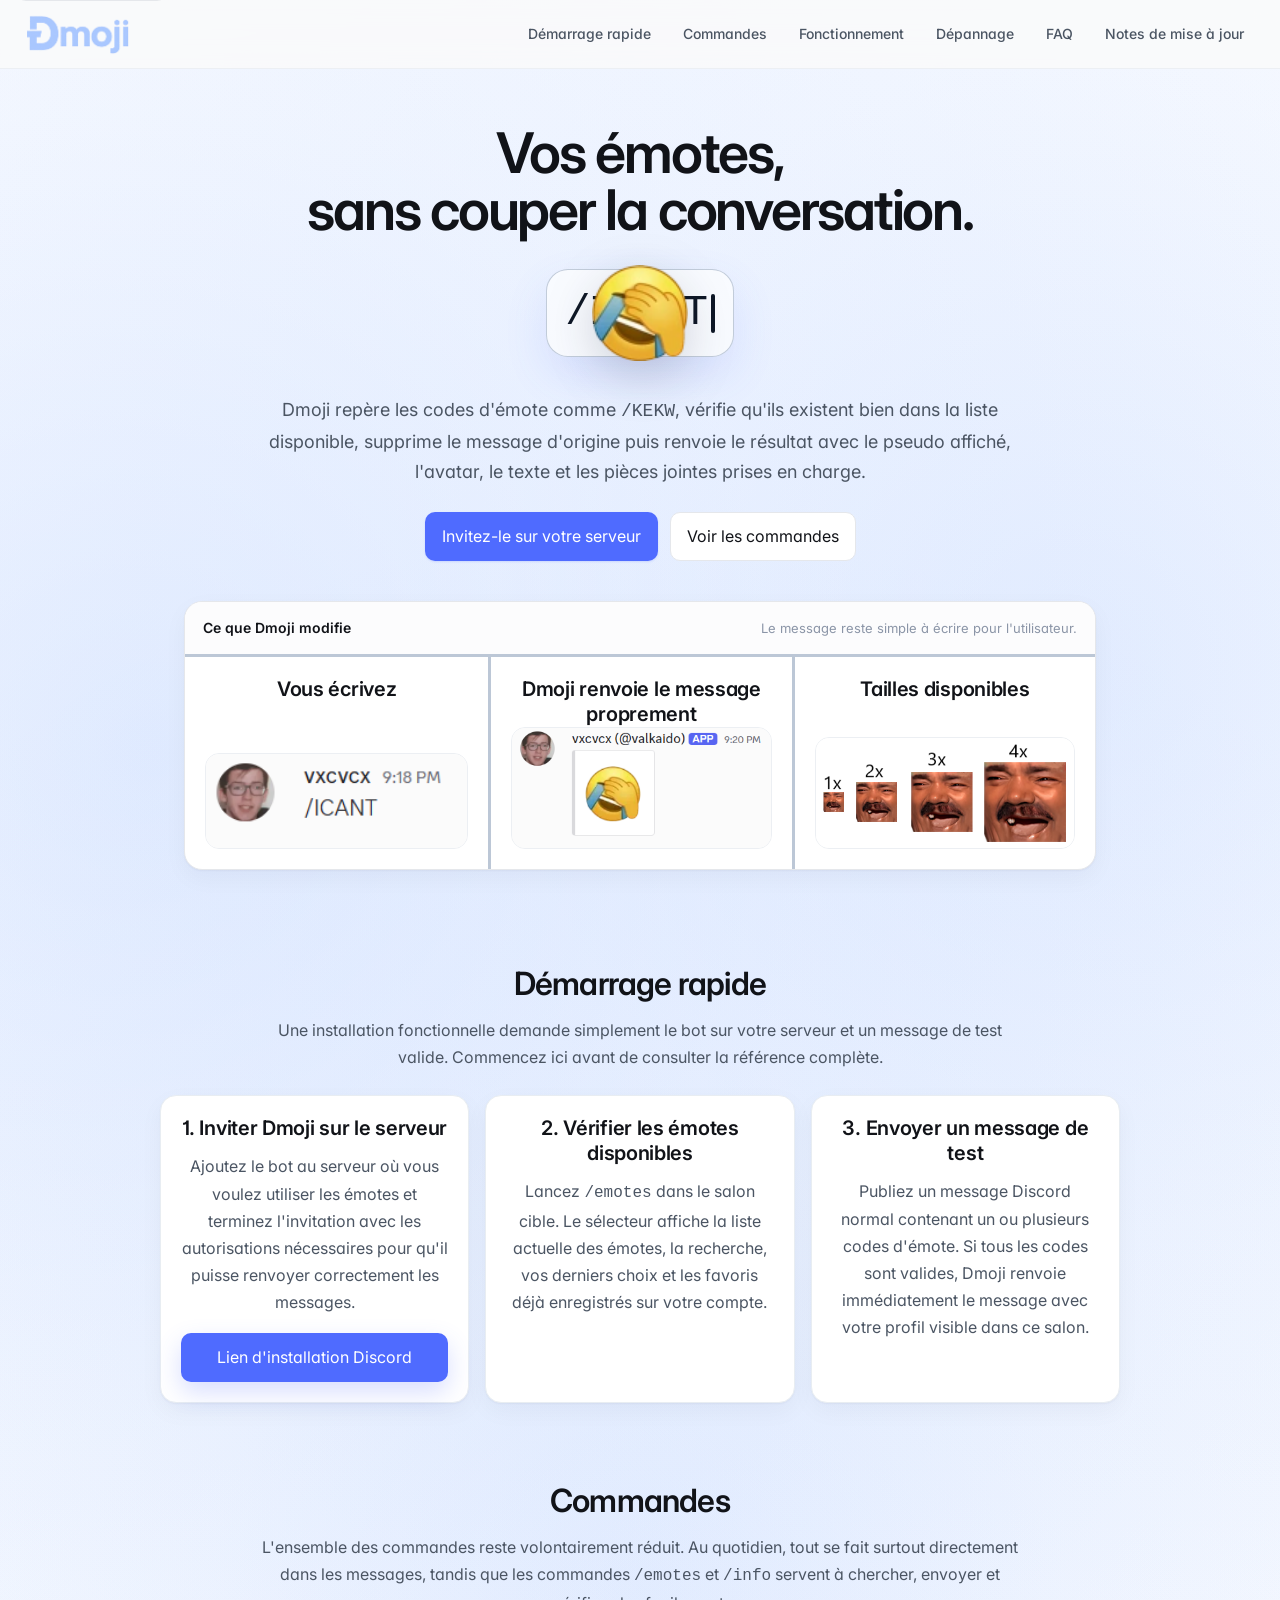
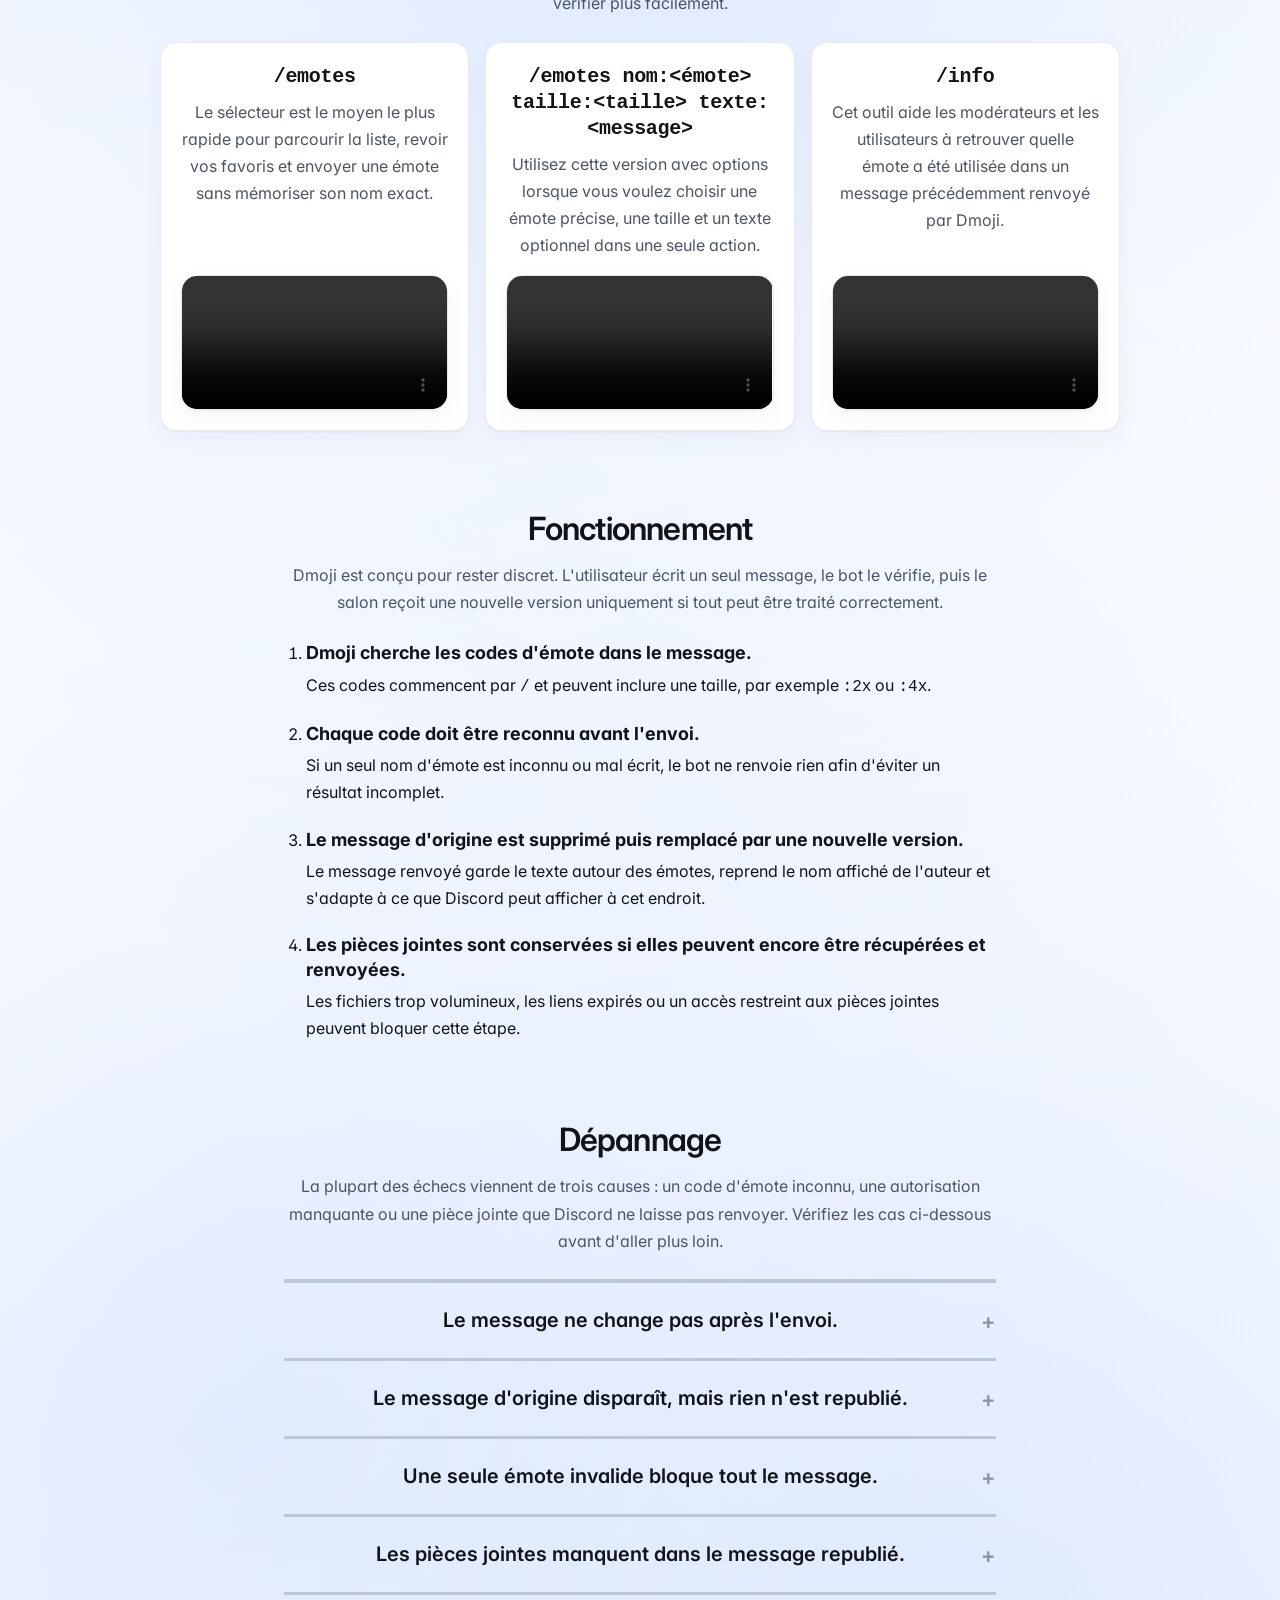
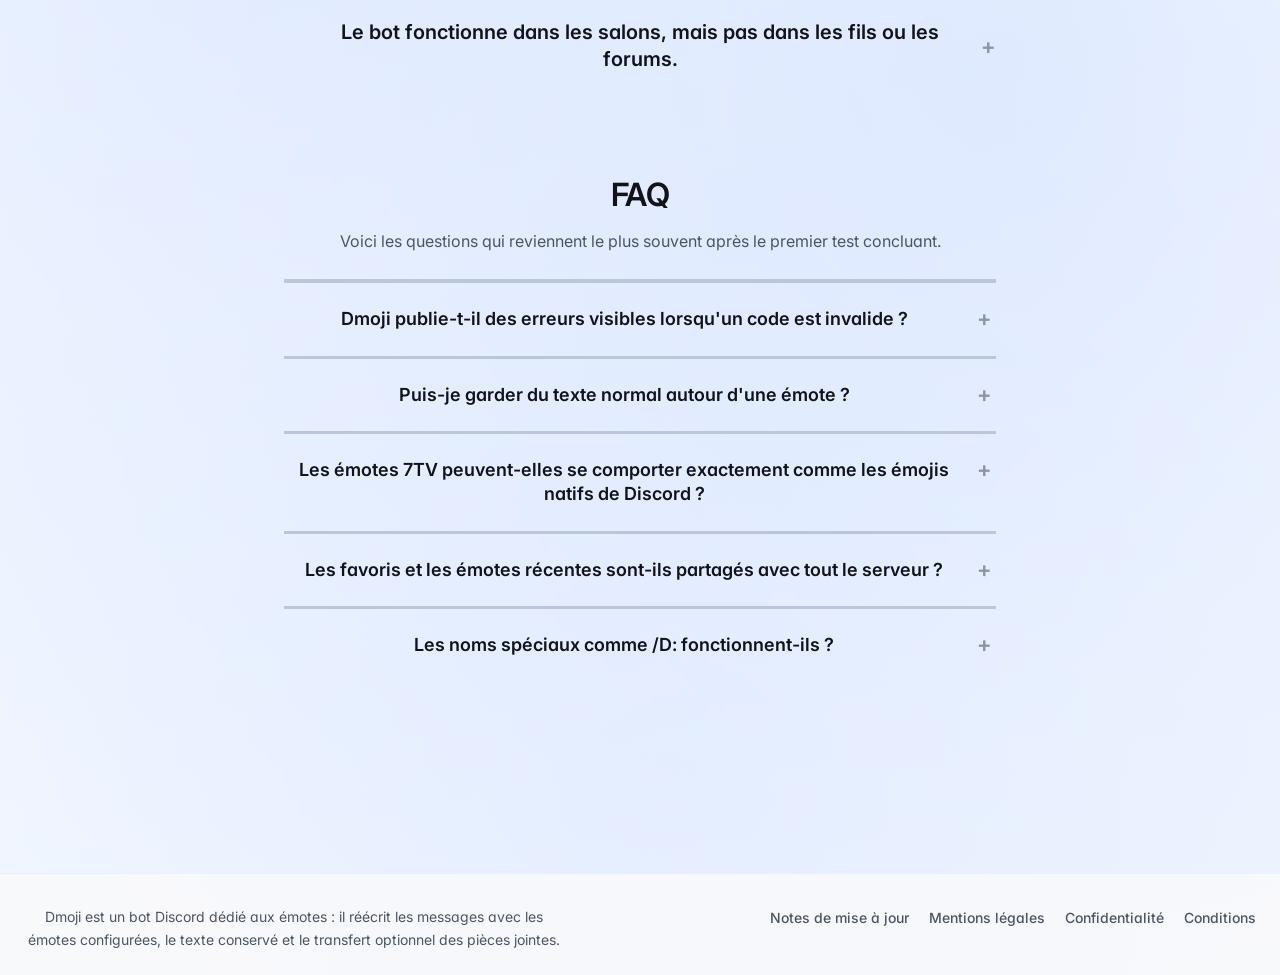
==== commit 213cd537: "Mise à jour du projet" ====
--- a/index.html
+++ b/index.html
@@ -15,7 +15,7 @@
     <header class="site-header">
       <div class="header-inner">
         <a class="brand" href="./">
-          <span class="brand-title"><img class="brand-icon" src="assets/logo_small.png" alt="" />Dmoji</span>
+          <span class="brand-title"><img class="brand-mark" src="assets/logo.png" alt="Dmoji" /></span>
         </a>
         <div class="header-menu">
           <button class="header-menu-toggle" type="button" aria-expanded="false" aria-controls="header-nav">Menu</button>
@@ -23,6 +23,7 @@
             <a href="#quick-start">Démarrage rapide</a>
             <a href="#commands">Commandes</a>
             <a href="#how-it-works">Fonctionnement</a>
+            <a href="#troubleshooting">Dépannage</a>
             <a href="#faq">FAQ</a>
             <a href="patch-notes/">Notes de mise à jour</a>
           </nav>
@@ -33,10 +34,15 @@
     <main id="content" class="page">
       <section class="hero">
         <div class="container hero-inner">
-          <img class="hero-mark" src="assets/logo.png" alt="Logo de Dmoji" />
           <h1>
             <span class="hero-line">Vos émotes,</span>
             <span class="hero-line">sans couper la conversation.</span>
+            <span class="hero-line hero-line-emote" aria-hidden="true">
+              <span class="hero-emote-stage">
+                <span class="hero-emote-code">/ICANT</span>
+                <img class="hero-emote-image" src="assets/ICANT-2x.webp" alt="" />
+              </span>
+            </span>
           </h1>
           <p class="hero-copy">
             Dmoji repère les codes d&apos;émote comme <code>/KEKW</code>, vérifie qu&apos;ils existent bien dans la liste
@@ -44,7 +50,7 @@
             le texte et les pièces jointes prises en charge.
           </p>
           <div class="hero-actions">
-            <a class="button button-primary" href="#quick-start">Commencer la configuration</a>
+            <a class="button button-primary" href="#quick-start">Invitez-le sur votre serveur</a>
             <a class="button button-secondary" href="#commands">Voir les commandes</a>
           </div>
           <figure class="hero-preview" aria-labelledby="preview-title">
@@ -86,6 +92,9 @@
                 Ajoutez le bot au serveur où vous voulez utiliser les émotes et terminez l&apos;invitation avec les
                 autorisations nécessaires pour qu&apos;il puisse renvoyer correctement les messages.
               </p>
+              <div class="card-action">
+                <a class="button button-primary button-install" href="https://discord.com/oauth2/authorize?client_id=1487092655421784104">Lien d&apos;installation Discord</a>
+              </div>
             </article>
             <article class="card">
               <h3>2. Vérifier les émotes disponibles</h3>
@@ -181,13 +190,6 @@
               cette étape.
             </li>
           </ol>
-          <div class="callout callout-note">
-            <p>
-              <strong>Remarque</strong>
-              Dmoji ne publie pas d&apos;erreur visible quand une tentative échoue. Cela garde les salons lisibles et
-              évite de transformer une simple faute de frappe en spam du bot.
-            </p>
-          </div>
         </div>
       </section>
 
@@ -262,7 +264,7 @@
               <p>Non. Le sélecteur est pensé pour accélérer l&apos;usage de chaque personne, donc les favoris et les éléments récents restent personnels.</p>
             </details>
             <details class="faq-item">
-              <summary>Les noms spéciaux comme <code>/D:</code> fonctionnent-ils ?</summary>
+              <summary>Les noms spéciaux comme /D: fonctionnent-ils ?</summary>
               <p>Oui, à condition que la liste d&apos;émotes configurée contienne exactement ce nom et que le code écrit corresponde parfaitement.</p>
             </details>
           </div>
--- a/assets/styles.css
+++ b/assets/styles.css
@@ -147,6 +147,9 @@
 }
 
 .brand {
+  display: inline-flex;
+  align-items: center;
+  min-height: 44px;
   color: var(--text-primary);
   font-size: 16px;
   font-weight: 600;
@@ -156,18 +159,19 @@
 }
 
 .brand-title {
-  color: var(--text-primary);
-  font-weight: 600;
-  display: inline-flex;
+  display: flex;
   align-items: center;
-  gap: 10px;
-  font-size: 1.2em;
-  letter-spacing: -0.02em;
-}
-
-.brand-icon {
-  width: 34px;
-  height: 34px;
+  justify-content: center;
+  min-height: 44px;
+  line-height: 1;
+}
+
+.brand-mark {
+  display: block;
+  flex-shrink: 0;
+  height: 44px;
+  width: auto;
+  max-width: min(220px, 28vw);
   object-fit: contain;
 }
 
@@ -180,9 +184,14 @@
 }
 
 .header-nav a {
+  display: inline-flex;
+  align-items: center;
+  justify-content: center;
+  min-height: 44px;
   color: var(--text-secondary);
   font-size: 14px;
   font-weight: 500;
+  line-height: 1.2;
   text-decoration: none;
   padding: 10px 12px;
   border-radius: var(--radius-md);
@@ -273,6 +282,92 @@
   max-width: 100%;
   white-space: normal;
   text-align: center;
+}
+
+.hero-line-emote {
+  margin-top: 16px;
+}
+
+.hero-emote-stage {
+  position: relative;
+  display: inline-flex;
+  align-items: center;
+  justify-content: center;
+  min-width: min(340px, 78vw);
+  min-height: clamp(92px, 10vw, 116px);
+}
+
+.hero-emote-code,
+.hero-emote-image {
+  grid-area: 1 / 1;
+}
+
+.hero-emote-code {
+  position: relative;
+  display: inline-flex;
+  align-items: center;
+  justify-content: center;
+  min-height: clamp(72px, 8vw, 88px);
+  padding: 0 18px;
+  border-radius: 22px;
+  background: rgba(255, 255, 255, 0.68);
+  border: 1px solid rgba(188, 199, 214, 0.9);
+  box-shadow: 0 18px 44px rgba(79, 107, 255, 0.12);
+  color: #0e1726;
+  font-family: "JetBrains Mono", monospace;
+  font-size: clamp(26px, 4vw, 42px);
+  font-weight: 400;
+  letter-spacing: -0.04em;
+  line-height: 1;
+  opacity: 1;
+  transform: translateY(0);
+  transition: opacity 220ms ease, transform 220ms ease;
+}
+
+.hero-emote-code::after {
+  content: "";
+  width: 0.08em;
+  height: 0.92em;
+  margin-left: 0.12em;
+  border-radius: 4px;
+  background: currentColor;
+  animation: hero-caret-blink 0.95s steps(1, end) infinite;
+}
+
+.hero-emote-code.is-fading {
+  opacity: 0.18;
+  transform: translateY(-4px);
+}
+
+.hero-emote-image {
+  position: absolute;
+  inset: 50% auto auto 50%;
+  display: block;
+  width: auto;
+  height: clamp(72px, 8vw, 96px);
+  max-width: min(140px, 30vw);
+  object-fit: contain;
+  opacity: 0;
+  transform: translate(-50%, -50%) scale(0.9);
+  filter: drop-shadow(0 14px 24px rgba(15, 23, 42, 0.18));
+  transition: opacity 240ms ease, transform 240ms ease;
+}
+
+.hero-emote-image.is-visible {
+  opacity: 1;
+  transform: translate(-50%, -50%) scale(1);
+}
+
+@keyframes hero-caret-blink {
+  0%,
+  45% {
+    opacity: 1;
+  }
+
+  46%,
+  100% {
+    opacity: 0;
+  }
 }
 
 .page-title {
@@ -494,6 +589,21 @@
   color: var(--text-secondary);
 }
 
+.card-action {
+  margin-top: 16px;
+}
+
+.button-install {
+  width: 100%;
+  min-height: 48px;
+  font-weight: 700;
+  box-shadow: 0 10px 24px rgba(79, 107, 255, 0.22);
+}
+
+.button-install:hover {
+  box-shadow: 0 14px 30px rgba(63, 92, 245, 0.28);
+}
+
 .card ol,
 .card ul {
   margin: 12px 0 0;
@@ -675,9 +785,16 @@
   width: 100%;
 }
 
-.troubleshooting-list,
 .entry-list {
   text-align: left;
+}
+
+.troubleshooting-list {
+  text-align: center;
+}
+
+.faq-list {
+  text-align: center;
 }
 
 .troubleshooting-item,
@@ -714,17 +831,21 @@
 }
 
 .troubleshooting-item {
-  padding-right: 4px;
+  padding-right: 0;
 }
 
 .troubleshooting-item summary {
+  display: flex;
+  align-items: center;
+  justify-content: center;
   list-style: none;
   cursor: pointer;
   font-size: 20px;
   line-height: 1.35;
   font-weight: 600;
-  padding-right: 28px;
+  padding: 0 36px;
   position: relative;
+  text-align: center;
 }
 
 .troubleshooting-item summary::-webkit-details-marker {
@@ -735,10 +856,11 @@
   content: "+";
   position: absolute;
   right: 0;
-  top: 0;
+  top: 50%;
   color: var(--text-subtle);
   font-size: 22px;
   line-height: 1;
+  transform: translateY(-50%);
 }
 
 .troubleshooting-item[open] summary::after {
@@ -758,6 +880,9 @@
 }
 
 .faq-item summary {
+  display: flex;
+  align-items: center;
+  justify-content: center;
   list-style: none;
   cursor: pointer;
   font-size: 18px;
@@ -765,7 +890,9 @@
   font-weight: 600;
   padding-right: 28px;
   position: relative;
-}
+  text-align: center;
+}
+
 
 .faq-item summary::-webkit-details-marker {
   display: none;
@@ -787,6 +914,16 @@
 
 .faq-item p {
   max-width: var(--max-reading);
+  margin-left: auto;
+  margin-right: auto;
+  text-align: left;
+}
+
+.troubleshooting-item p {
+  max-width: var(--max-reading);
+  margin-left: auto;
+  margin-right: auto;
+  text-align: left;
 }
 
 .prose-page {
@@ -911,6 +1048,11 @@
 
   .brand-title {
     justify-content: flex-start;
+  }
+
+  .brand-mark {
+    height: 40px;
+    max-width: min(190px, 48vw);
   }
 
   .header-menu {
@@ -988,6 +1130,39 @@
     width: auto;
   }
 
+  .hero-line-emote {
+    margin-top: 12px;
+  }
+
+  .hero-emote-stage {
+    min-width: min(280px, 84vw);
+    min-height: 88px;
+  }
+
+  .hero-emote-code {
+    min-height: 64px;
+    padding: 0 16px;
+    font-size: clamp(22px, 7vw, 32px);
+  }
+
+  .hero-emote-image {
+    height: clamp(60px, 16vw, 82px);
+    max-width: min(116px, 28vw);
+  }
+
+  .troubleshooting-item summary,
+  .faq-item summary {
+    display: block;
+    padding-left: 18px;
+    padding-right: 40px;
+    text-align: center;
+  }
+
+  .faq-item summary::after {
+    top: 50%;
+    transform: translateY(-50%);
+  }
+
   .hero-mark {
     width: min(240px, 62vw);
     margin-bottom: 16px;
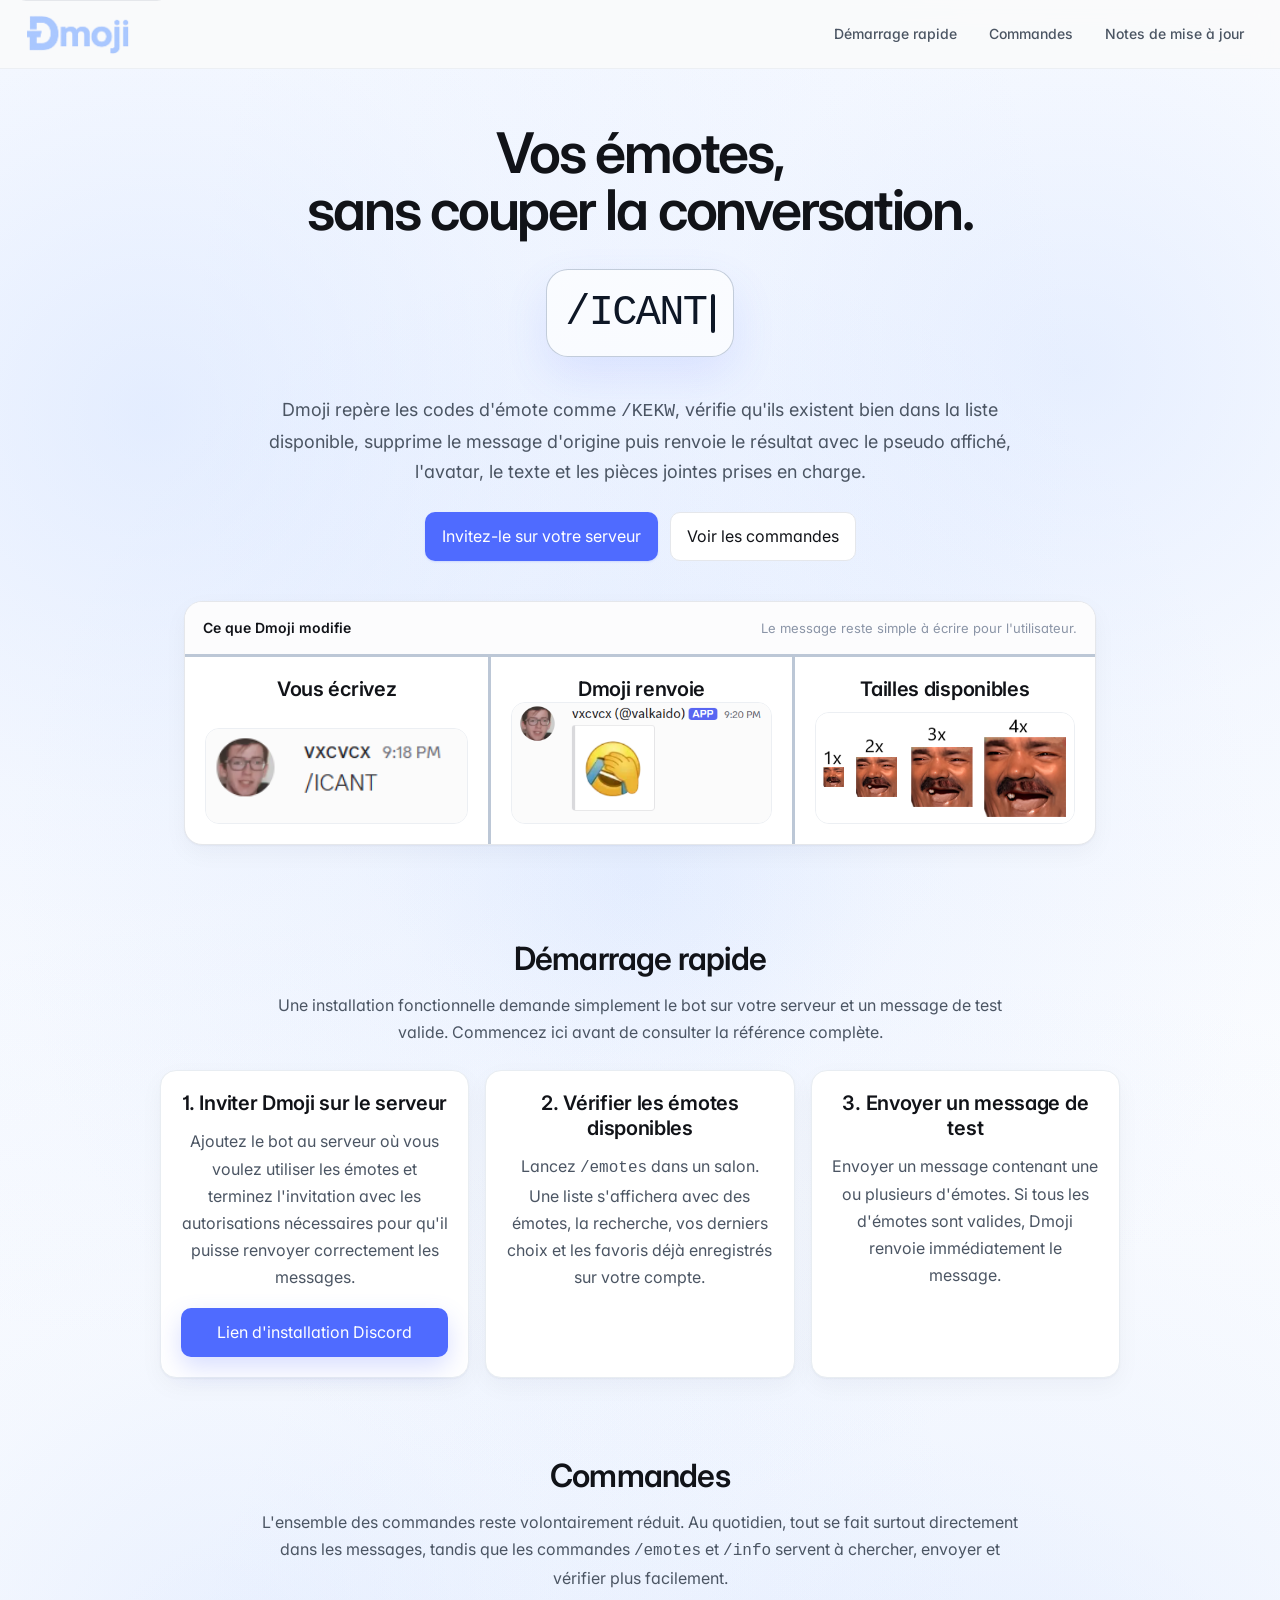
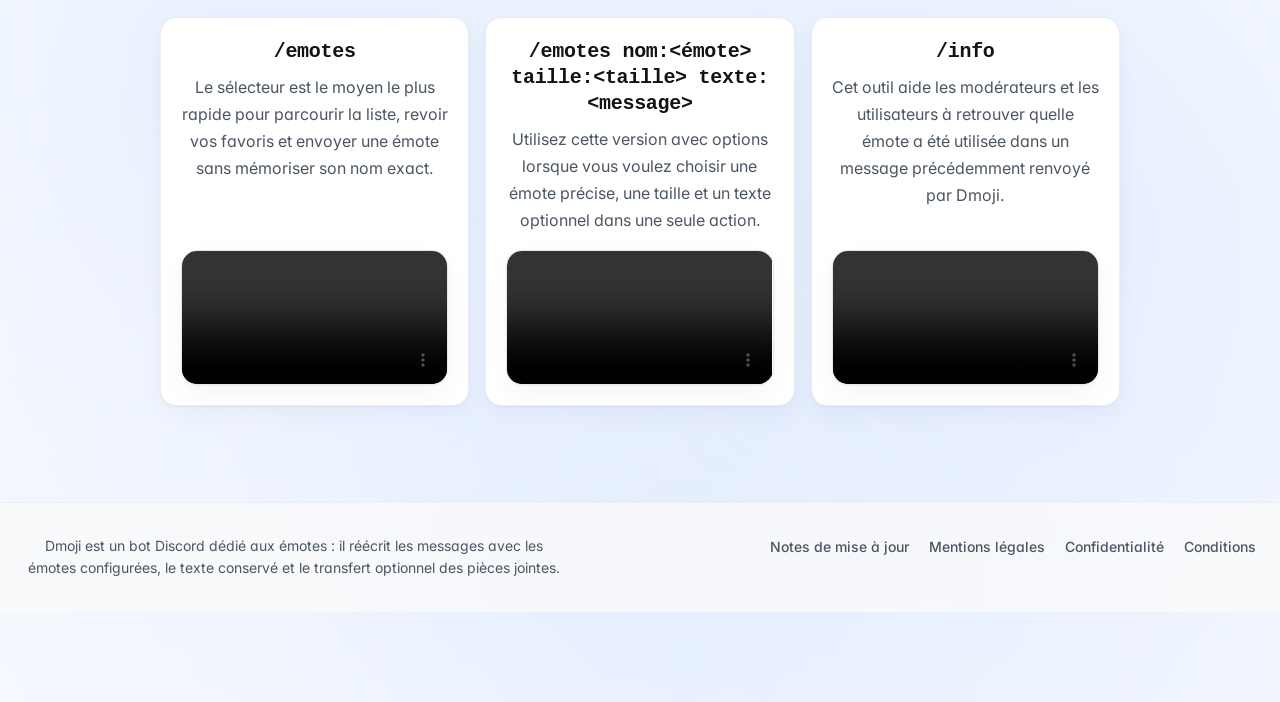
==== commit 8dad13c9: "Update index.html" ====
--- a/index.html
+++ b/index.html
@@ -22,9 +22,6 @@
           <nav id="header-nav" class="header-nav" aria-label="Navigation principale">
             <a href="#quick-start">Démarrage rapide</a>
             <a href="#commands">Commandes</a>
-            <a href="#how-it-works">Fonctionnement</a>
-            <a href="#troubleshooting">Dépannage</a>
-            <a href="#faq">FAQ</a>
             <a href="patch-notes/">Notes de mise à jour</a>
           </nav>
         </div>
@@ -64,7 +61,7 @@
                 <img class="preview-image" src="assets/you_type.png" alt="Exemple d&apos;un message saisi avec la syntaxe d&apos;émote de Dmoji." />
               </div>
               <div class="preview-panel">
-                <h3>Dmoji renvoie le message proprement</h3>
+                <h3>Dmoji renvoie</h3>
                 <img class="preview-image" src="assets/response.png" alt="Exemple du message renvoyé par Dmoji dans Discord." />
               </div>
               <div class="preview-panel">
@@ -99,15 +96,15 @@
             <article class="card">
               <h3>2. Vérifier les émotes disponibles</h3>
               <p>
-                Lancez <code>/emotes</code> dans le salon cible. Le sélecteur affiche la liste actuelle des émotes, la
+                Lancez <code>/emotes</code> dans un salon. Une liste s'affichera avec des émotes, la
                 recherche, vos derniers choix et les favoris déjà enregistrés sur votre compte.
               </p>
             </article>
             <article class="card">
               <h3>3. Envoyer un message de test</h3>
               <p>
-                Publiez un message Discord normal contenant un ou plusieurs codes d&apos;émote. Si tous les codes sont
-                valides, Dmoji renvoie immédiatement le message avec votre profil visible dans ce salon.
+                Envoyer un message contenant une ou plusieurs d&apos;émotes. Si tous les d&apos;émotes sont
+                valides, Dmoji renvoie immédiatement le message.
               </p>
             </article>
           </div>
@@ -159,119 +156,6 @@
         </div>
       </section>
 
-      <section id="how-it-works" class="section">
-        <div class="container reading">
-          <div class="section-header">
-            <h2>Fonctionnement</h2>
-            <p class="section-intro">
-              Dmoji est conçu pour rester discret. L&apos;utilisateur écrit un seul message, le bot le vérifie, puis le
-              salon reçoit une nouvelle version uniquement si tout peut être traité correctement.
-            </p>
-          </div>
-          <ol class="flow-list">
-            <li>
-              <strong>Dmoji cherche les codes d&apos;émote dans le message.</strong>
-              Ces codes commencent par <code>/</code> et peuvent inclure une taille, par exemple <code>:2x</code> ou
-              <code>:4x</code>.
-            </li>
-            <li>
-              <strong>Chaque code doit être reconnu avant l&apos;envoi.</strong>
-              Si un seul nom d&apos;émote est inconnu ou mal écrit, le bot ne renvoie rien afin d&apos;éviter un résultat
-              incomplet.
-            </li>
-            <li>
-              <strong>Le message d&apos;origine est supprimé puis remplacé par une nouvelle version.</strong>
-              Le message renvoyé garde le texte autour des émotes, reprend le nom affiché de l&apos;auteur et s&apos;adapte
-              à ce que Discord peut afficher à cet endroit.
-            </li>
-            <li>
-              <strong>Les pièces jointes sont conservées si elles peuvent encore être récupérées et renvoyées.</strong>
-              Les fichiers trop volumineux, les liens expirés ou un accès restreint aux pièces jointes peuvent bloquer
-              cette étape.
-            </li>
-          </ol>
-        </div>
-      </section>
-
-      <section id="troubleshooting" class="section">
-        <div class="container reading">
-          <div class="section-header">
-            <h2>Dépannage</h2>
-            <p class="section-intro">
-              La plupart des échecs viennent de trois causes : un code d&apos;émote inconnu, une autorisation manquante
-              ou une pièce jointe que Discord ne laisse pas renvoyer. Vérifiez les cas ci-dessous avant d&apos;aller plus
-              loin.
-            </p>
-          </div>
-          <div class="troubleshooting-list">
-            <details class="troubleshooting-item">
-              <summary>Le message ne change pas après l&apos;envoi.</summary>
-              <p><strong>Problème</strong> Dmoji ne touche jamais au message.</p>
-              <p><strong>Cause probable</strong> Le message ne contient pas de code d&apos;émote valide ou le bot ne peut pas lire le salon.</p>
-              <p><strong>Correction</strong> Vérifiez que le code commence bien par <code>/</code>, correspond exactement à une émote existante et que le bot peut voir le salon.</p>
-            </details>
-            <details class="troubleshooting-item">
-              <summary>Le message d&apos;origine disparaît, mais rien n&apos;est republié.</summary>
-              <p><strong>Problème</strong> L&apos;étape de réécriture échoue après la suppression.</p>
-              <p><strong>Cause probable</strong> Il manque au bot les permissions Envoyer des messages, gérer l&apos;envoi au bon nom ou l&apos;accès nécessaire aux pièces jointes.</p>
-              <p><strong>Correction</strong> Revérifiez les permissions du salon, puis refaites un test avec un simple message texte plus émote, sans fichier joint.</p>
-            </details>
-            <details class="troubleshooting-item">
-              <summary>Une seule émote invalide bloque tout le message.</summary>
-              <p><strong>Problème</strong> Rien n&apos;est republié alors qu&apos;une ou plusieurs émotes semblent correctes.</p>
-              <p><strong>Cause probable</strong> Dmoji exige que chaque code du message soit reconnu avant de renvoyer la nouvelle version.</p>
-              <p><strong>Correction</strong> Supprimez le code inconnu, testez chaque nom d&apos;émote séparément puis renvoyez le message une fois que tout est valide.</p>
-            </details>
-            <details class="troubleshooting-item">
-              <summary>Les pièces jointes manquent dans le message republié.</summary>
-              <p><strong>Problème</strong> Le texte et les émotes sont republiés, mais pas les fichiers.</p>
-              <p><strong>Cause probable</strong> La pièce jointe source est trop volumineuse, expirée ou inaccessible au moment du renvoi.</p>
-              <p><strong>Correction</strong> Recommencez avec un fichier plus léger, laissez les permissions d&apos;accès aux fichiers ouvertes et vérifiez que le bot peut téléverser des pièces jointes.</p>
-            </details>
-            <details class="troubleshooting-item">
-              <summary>Le bot fonctionne dans les salons, mais pas dans les fils ou les forums.</summary>
-              <p><strong>Problème</strong> Le bot échoue uniquement dans les fils ou les forums.</p>
-              <p><strong>Cause probable</strong> Le salon principal n&apos;accorde pas au rôle du bot les permissions nécessaires dans les fils ou pour renvoyer correctement les messages.</p>
-              <p><strong>Correction</strong> Vérifiez le salon parent, pas seulement le fil, et assurez-vous que l&apos;option Envoyer des messages dans les fils est activée.</p>
-            </details>
-          </div>
-        </div>
-      </section>
-
-      <section id="faq" class="section">
-        <div class="container reading">
-          <div class="section-header">
-            <h2>FAQ</h2>
-            <p class="section-intro">
-              Voici les questions qui reviennent le plus souvent après le premier test concluant.
-            </p>
-          </div>
-          <div class="faq-list">
-            <details class="faq-item">
-              <summary>Dmoji publie-t-il des erreurs visibles lorsqu&apos;un code est invalide ?</summary>
-              <p>Non. Les réécritures échouées restent silencieuses afin qu&apos;une émote mal saisie n&apos;ajoute pas de bruit inutile dans le salon.</p>
-            </details>
-            <details class="faq-item">
-              <summary>Puis-je garder du texte normal autour d&apos;une émote ?</summary>
-              <p>Oui. Dmoji conserve le texte avant, entre et après les codes valides tant que le message complet est reconnu correctement.</p>
-            </details>
-            <details class="faq-item">
-              <summary>Les émotes 7TV peuvent-elles se comporter exactement comme les émojis natifs de Discord ?</summary>
-              <p>Non. Dmoji réécrit le message pour simuler le résultat, mais les émotes externes ne sont pas insérées comme de vrais émojis natifs dans le message d&apos;origine.</p>
-            </details>
-            <details class="faq-item">
-              <summary>Les favoris et les émotes récentes sont-ils partagés avec tout le serveur ?</summary>
-              <p>Non. Le sélecteur est pensé pour accélérer l&apos;usage de chaque personne, donc les favoris et les éléments récents restent personnels.</p>
-            </details>
-            <details class="faq-item">
-              <summary>Les noms spéciaux comme /D: fonctionnent-ils ?</summary>
-              <p>Oui, à condition que la liste d&apos;émotes configurée contienne exactement ce nom et que le code écrit corresponde parfaitement.</p>
-            </details>
-          </div>
-        </div>
-      </section>
-    </main>
-
     <footer class="site-footer">
       <div class="footer-inner">
         <div class="footer-copy">
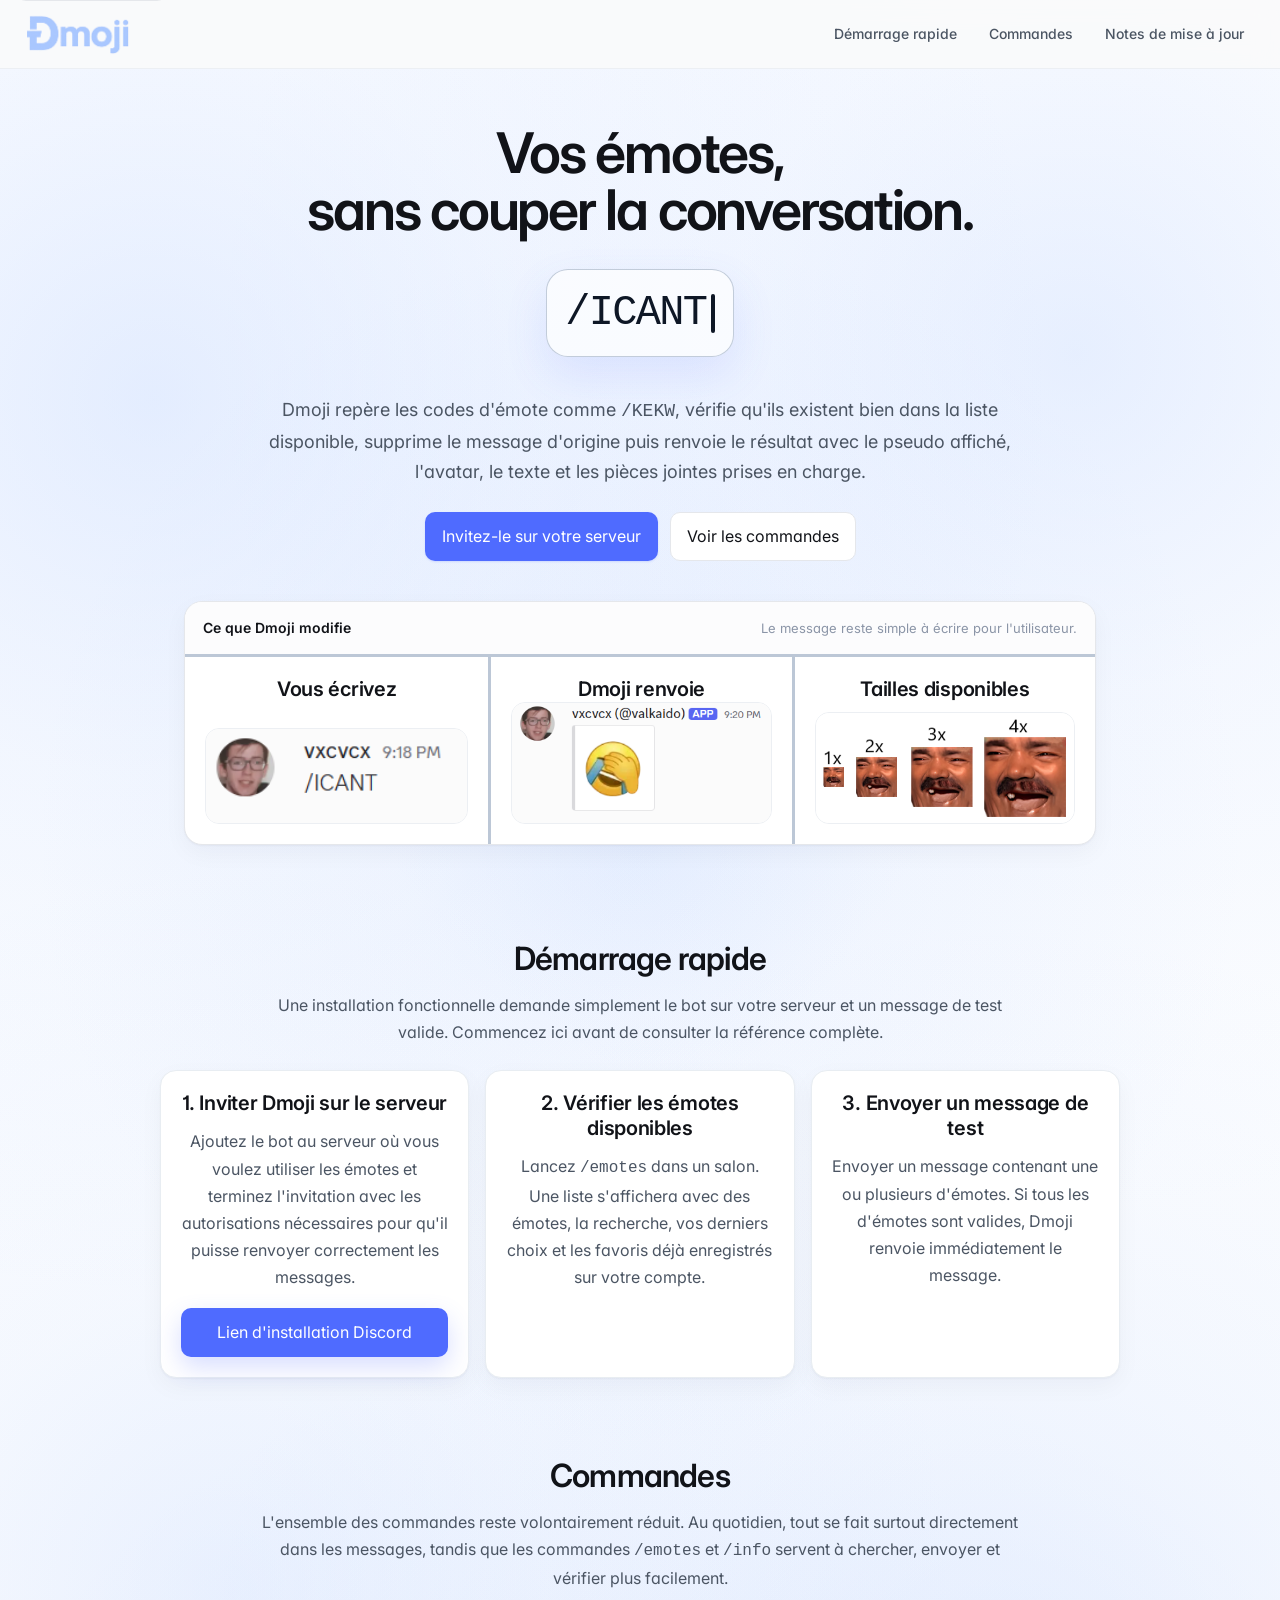
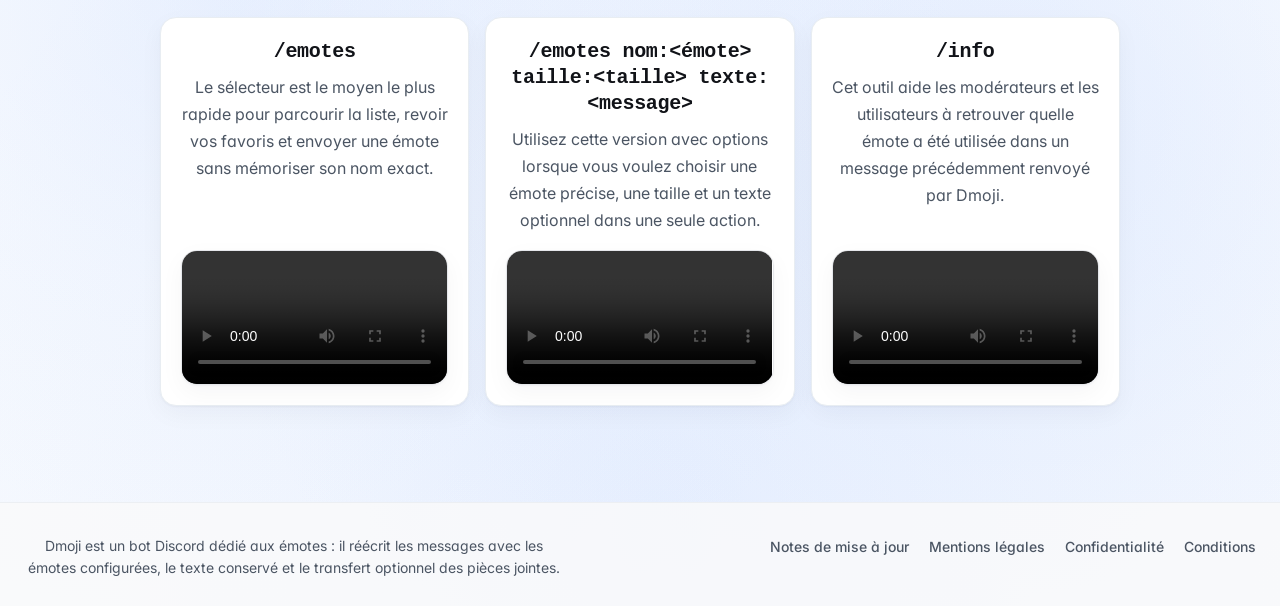
==== commit e47a0da0: "Update index.html" ====
--- a/index.html
+++ b/index.html
@@ -155,7 +155,8 @@
           </div>
         </div>
       </section>
-
+    </main>
+    
     <footer class="site-footer">
       <div class="footer-inner">
         <div class="footer-copy">
--- a/assets/styles.css
+++ b/assets/styles.css
@@ -950,7 +950,6 @@
 }
 
 .site-footer {
-  margin-top: 96px;
   border-top: 1px solid var(--border-secondary);
   background: rgba(250, 250, 250, 0.82);
   text-align: center;
@@ -1210,3 +1209,14 @@
     justify-content: center;
   }
 }
+
+body {
+  margin: 0;
+  min-height: 100vh;
+  display: flex;
+  flex-direction: column;
+}
+
+.page {
+  flex: 1;
+}
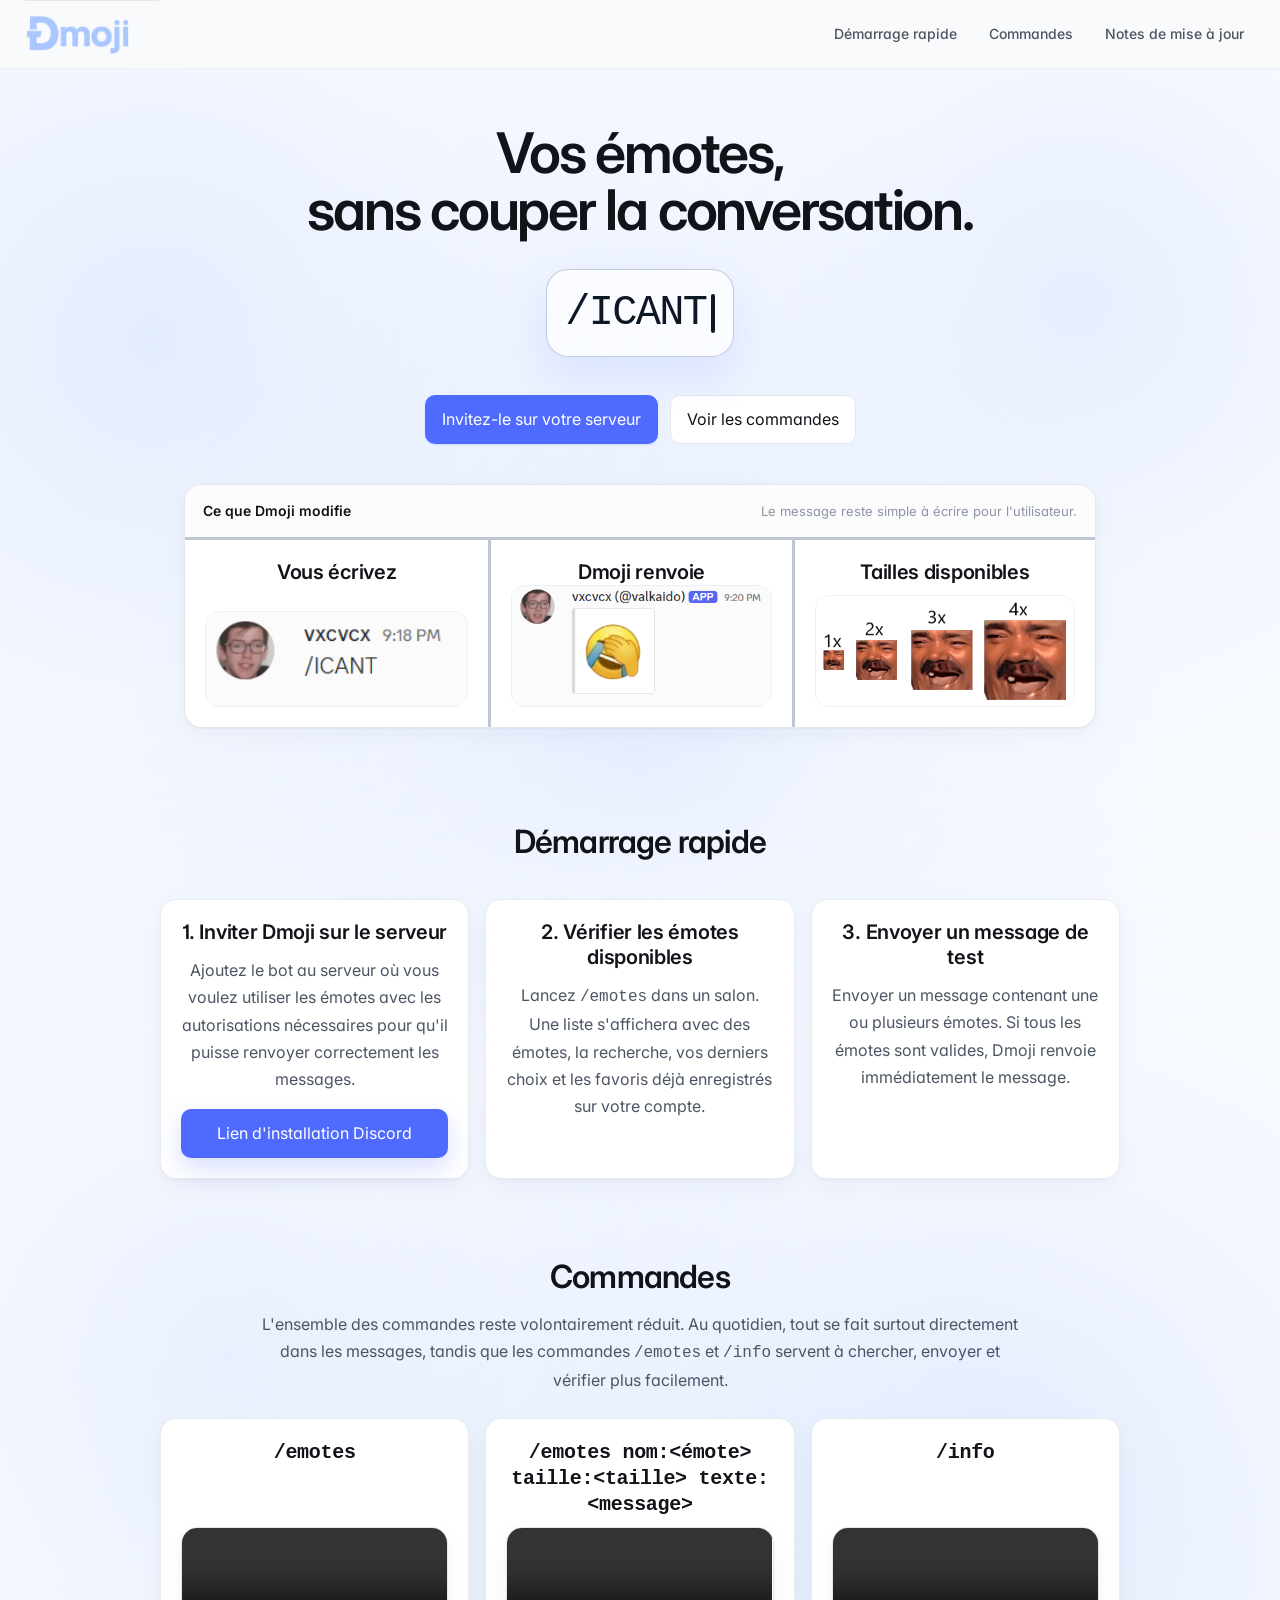
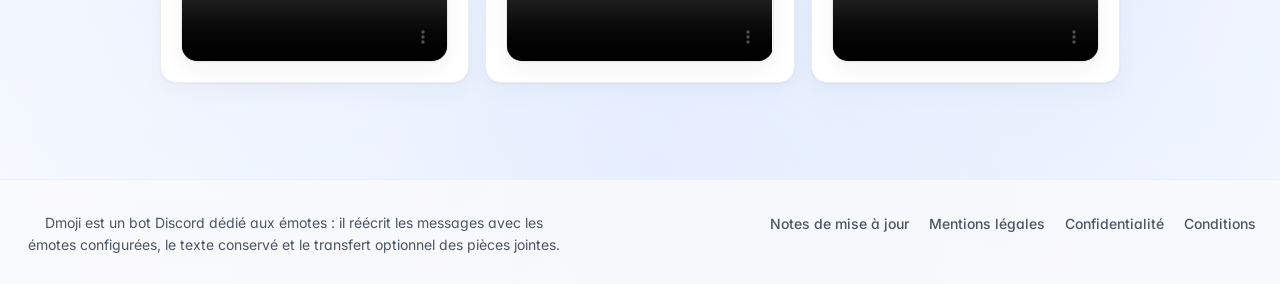
==== commit 0df150c5: "Update index.html" ====
--- a/index.html
+++ b/index.html
@@ -41,11 +41,6 @@
               </span>
             </span>
           </h1>
-          <p class="hero-copy">
-            Dmoji repère les codes d&apos;émote comme <code>/KEKW</code>, vérifie qu&apos;ils existent bien dans la liste
-            disponible, supprime le message d&apos;origine puis renvoie le résultat avec le pseudo affiché, l&apos;avatar,
-            le texte et les pièces jointes prises en charge.
-          </p>
           <div class="hero-actions">
             <a class="button button-primary" href="#quick-start">Invitez-le sur votre serveur</a>
             <a class="button button-secondary" href="#commands">Voir les commandes</a>
@@ -77,16 +72,12 @@
         <div class="container">
           <div class="section-header">
             <h2>Démarrage rapide</h2>
-            <p class="section-intro">
-              Une installation fonctionnelle demande simplement le bot sur votre serveur et un message de test valide.
-              Commencez ici avant de consulter la référence complète.
-            </p>
           </div>
           <div class="card-grid" aria-label="Étapes du démarrage rapide">
             <article class="card">
               <h3>1. Inviter Dmoji sur le serveur</h3>
               <p>
-                Ajoutez le bot au serveur où vous voulez utiliser les émotes et terminez l&apos;invitation avec les
+                Ajoutez le bot au serveur où vous voulez utiliser les émotes avec les
                 autorisations nécessaires pour qu&apos;il puisse renvoyer correctement les messages.
               </p>
               <div class="card-action">
@@ -103,7 +94,7 @@
             <article class="card">
               <h3>3. Envoyer un message de test</h3>
               <p>
-                Envoyer un message contenant une ou plusieurs d&apos;émotes. Si tous les d&apos;émotes sont
+                Envoyer un message contenant une ou plusieurs émotes. Si tous les émotes sont
                 valides, Dmoji renvoie immédiatement le message.
               </p>
             </article>
@@ -124,30 +115,18 @@
           <div class="media-grid media-grid-three wide media-block">
             <article class="media-card">
               <h3><code>/emotes</code></h3>
-              <p>
-                Le sélecteur est le moyen le plus rapide pour parcourir la liste, revoir vos favoris et envoyer
-                une émote sans mémoriser son nom exact.
-              </p>
               <div class="media-frame">
                 <video controls preload="metadata" playsinline src="assets/emotes.mp4"></video>
               </div>
             </article>
             <article class="media-card">
               <h3><code>/emotes nom:&lt;émote&gt; taille:&lt;taille&gt; texte:&lt;message&gt;</code></h3>
-              <p>
-                Utilisez cette version avec options lorsque vous voulez choisir une émote précise, une taille et un texte
-                optionnel dans une seule action.
-              </p>
               <div class="media-frame">
                 <video controls preload="metadata" playsinline src="assets/emotes_parameters.mp4"></video>
               </div>
             </article>
             <article class="media-card">
               <h3><code>/info</code></h3>
-              <p>
-                Cet outil aide les modérateurs et les utilisateurs à retrouver quelle émote a été utilisée dans un
-                message précédemment renvoyé par Dmoji.
-              </p>
               <div class="media-frame">
                 <video controls preload="metadata" playsinline src="assets/info.mp4"></video>
               </div>
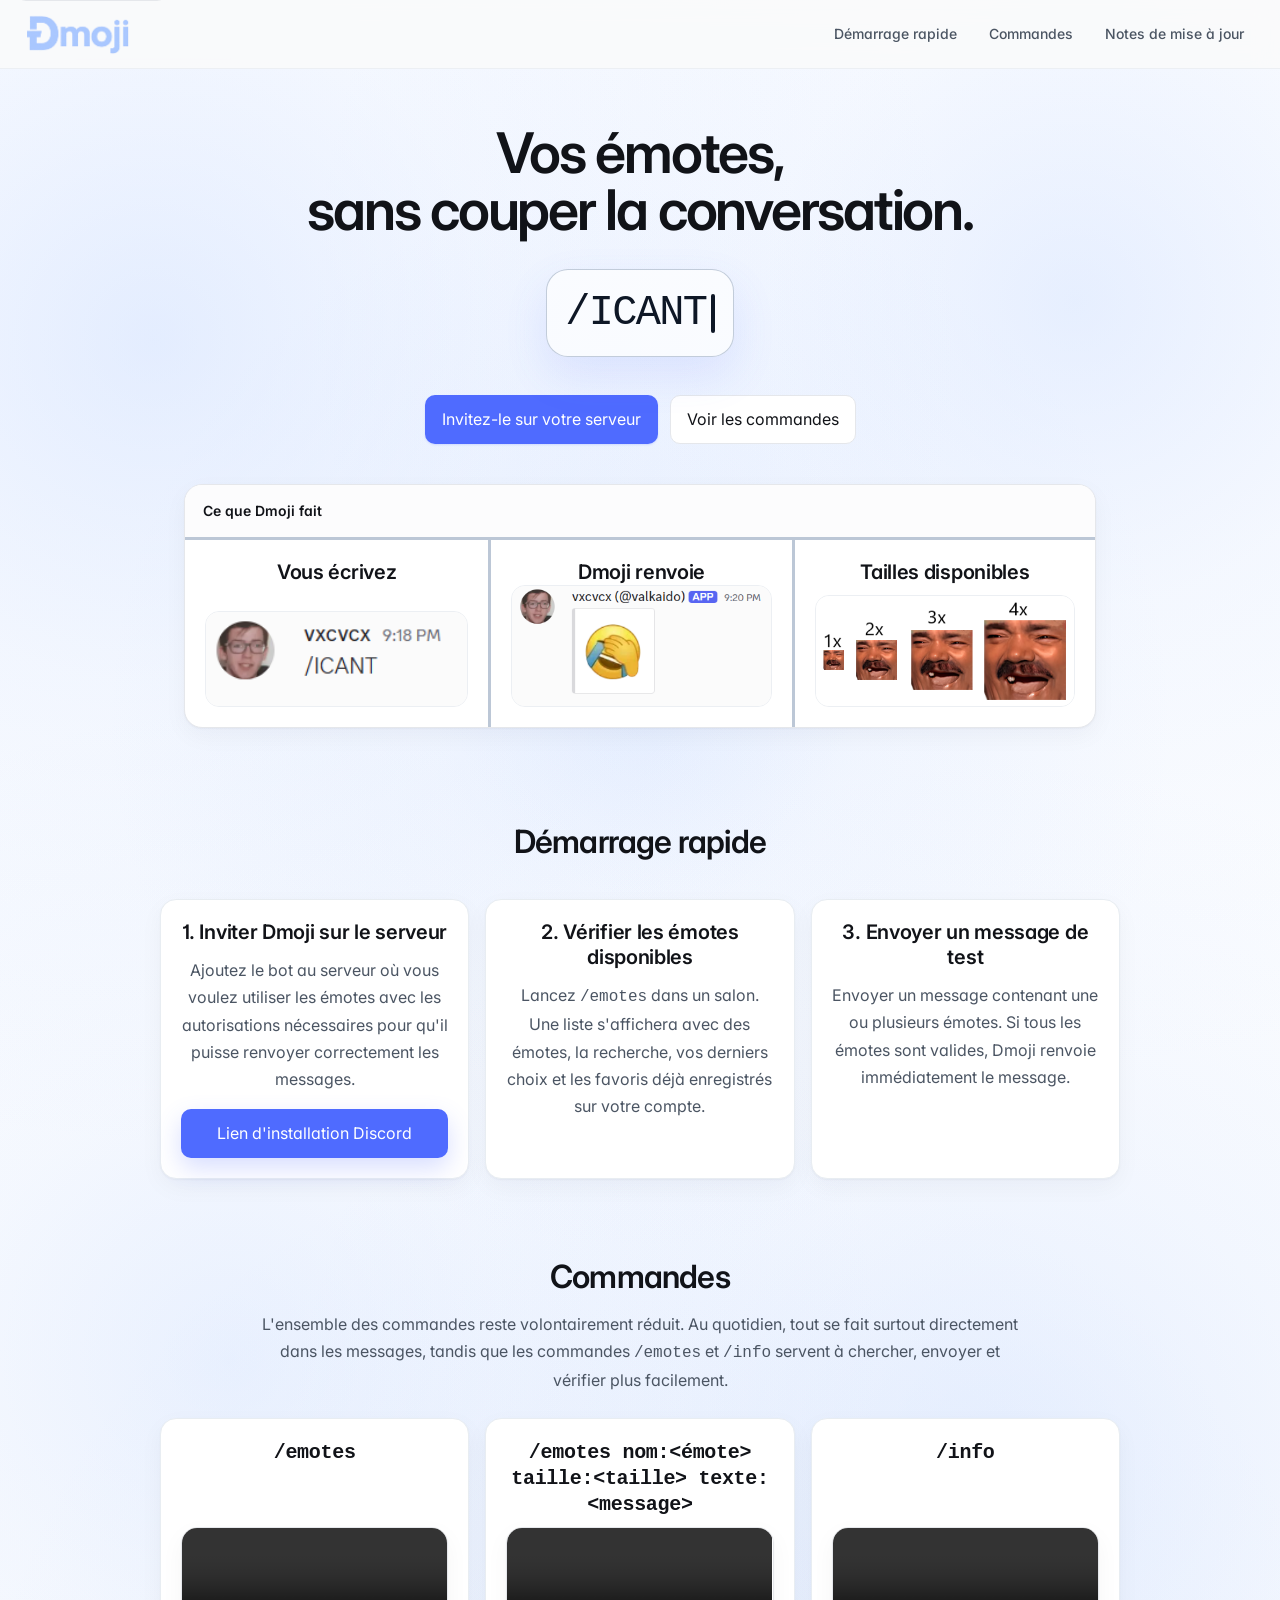
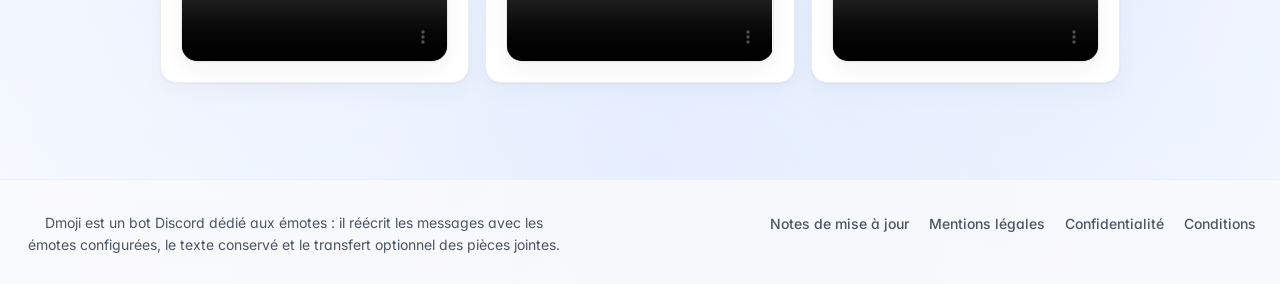
==== commit daeaa849: "Update index.html" ====
--- a/index.html
+++ b/index.html
@@ -47,8 +47,7 @@
           </div>
           <figure class="hero-preview" aria-labelledby="preview-title">
             <div class="preview-header">
-              <strong id="preview-title">Ce que Dmoji modifie</strong>
-              <span>Le message reste simple à écrire pour l&apos;utilisateur.</span>
+              <strong id="preview-title">Ce que Dmoji fait</strong>
             </div>
             <div class="preview-grid">
               <div class="preview-panel">
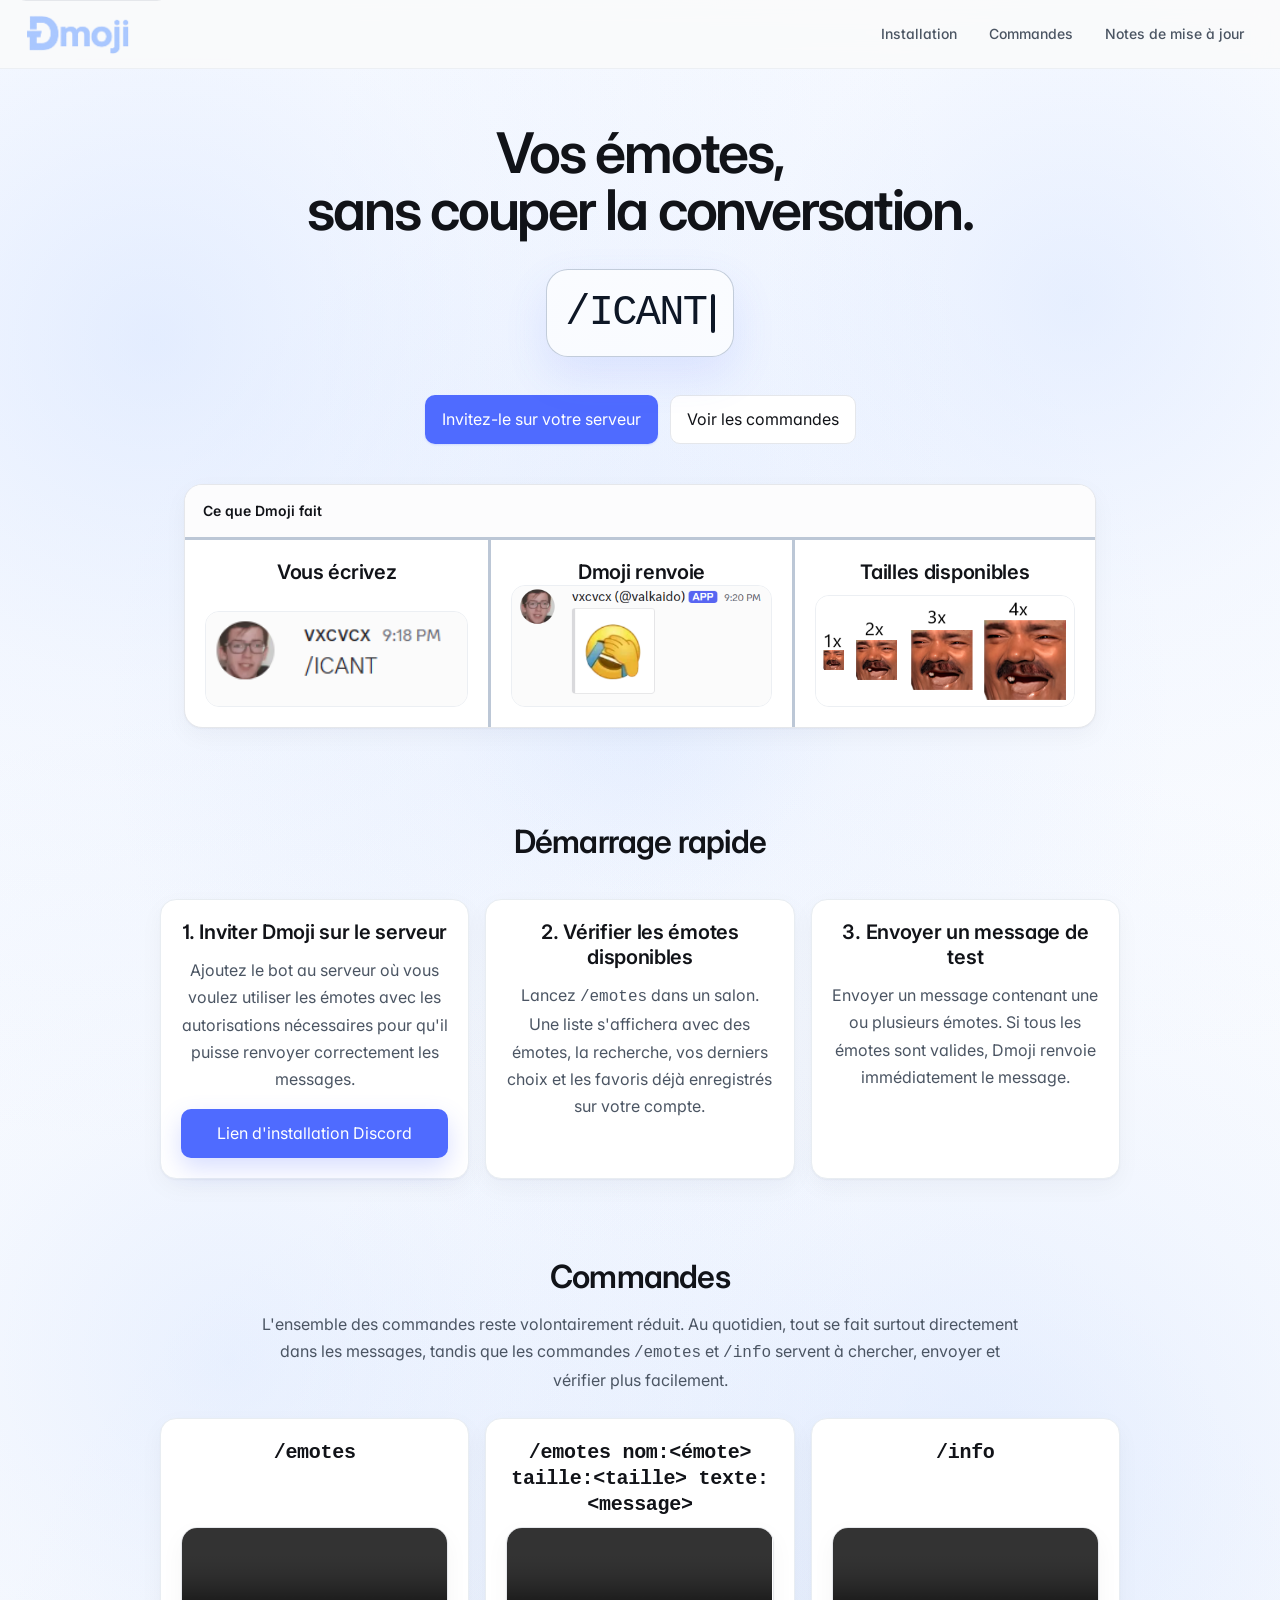
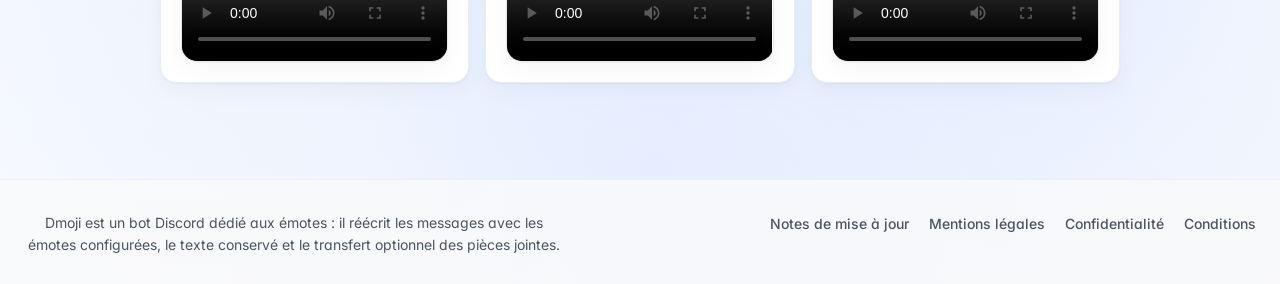
==== commit 6757285e: "Update index.html" ====
--- a/index.html
+++ b/index.html
@@ -20,7 +20,7 @@
         <div class="header-menu">
           <button class="header-menu-toggle" type="button" aria-expanded="false" aria-controls="header-nav">Menu</button>
           <nav id="header-nav" class="header-nav" aria-label="Navigation principale">
-            <a href="#quick-start">Démarrage rapide</a>
+            <a href="#quick-start">Installation</a>
             <a href="#commands">Commandes</a>
             <a href="patch-notes/">Notes de mise à jour</a>
           </nav>
